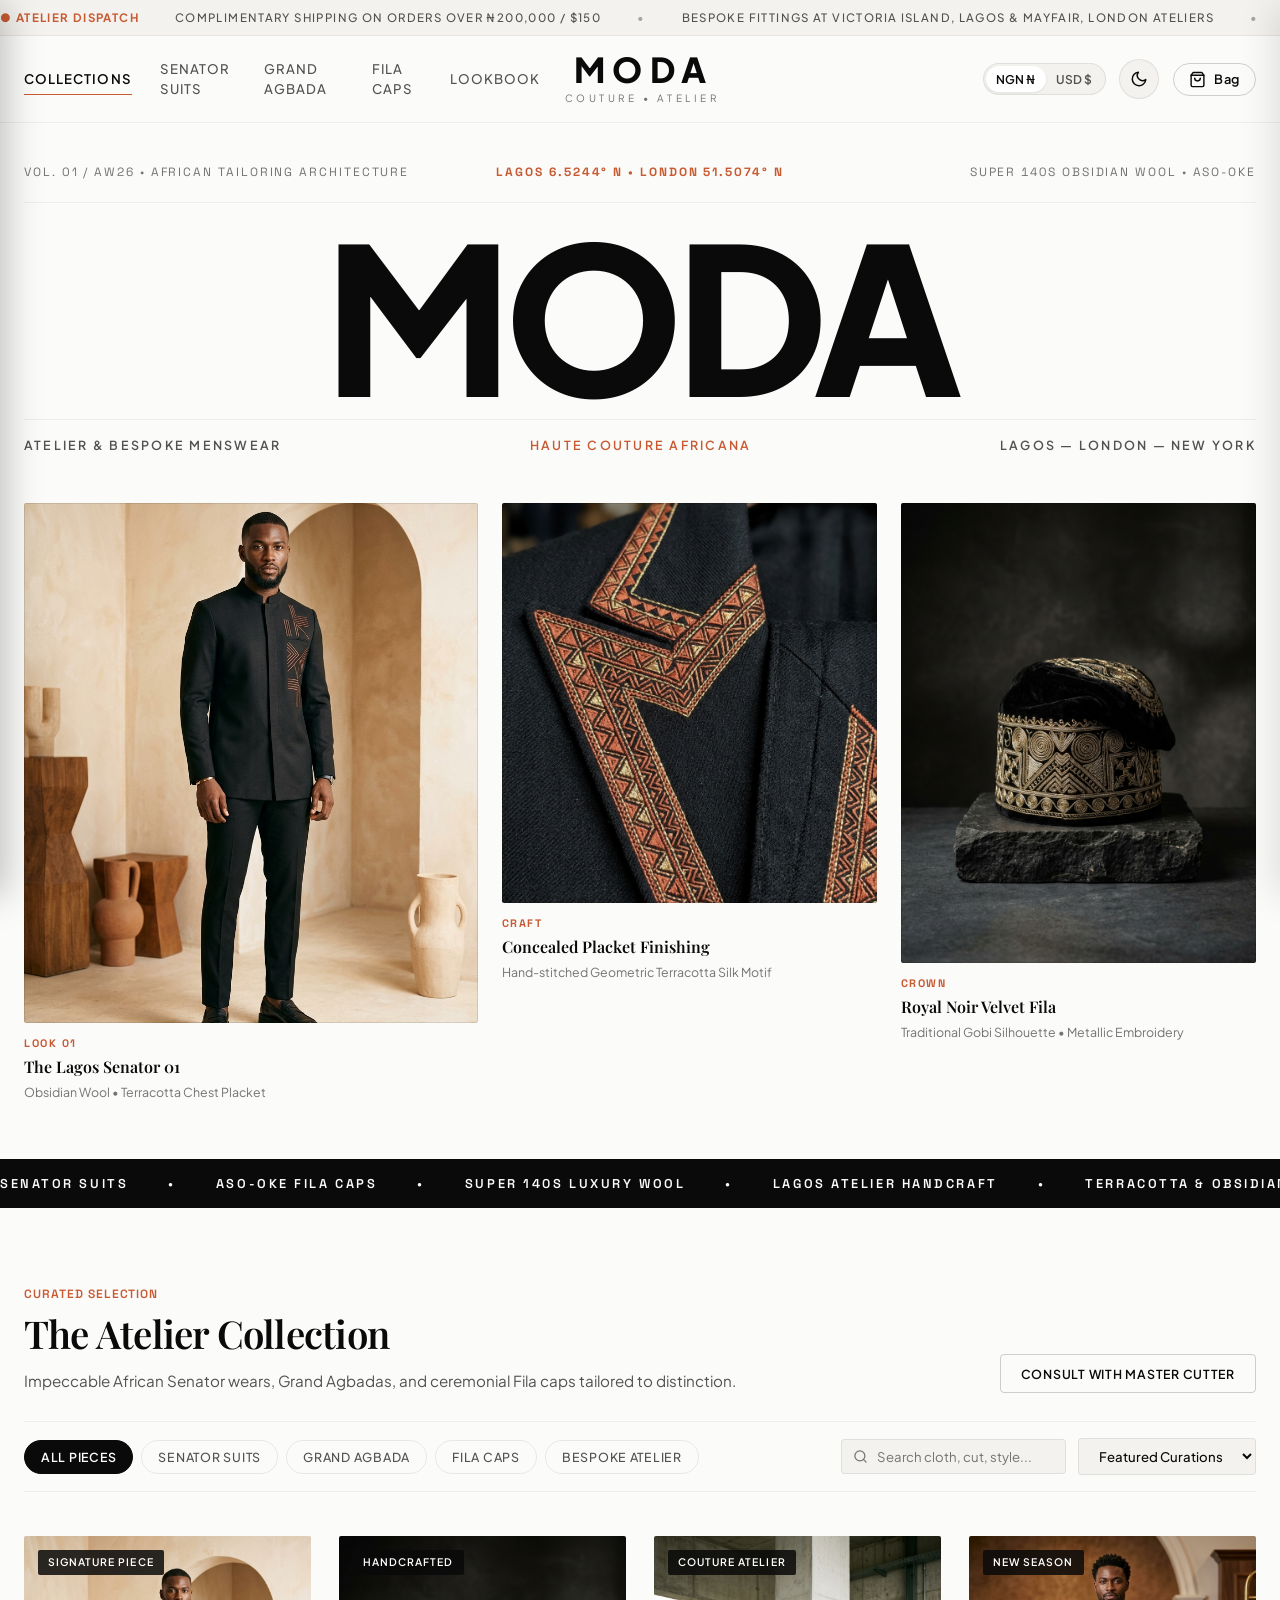
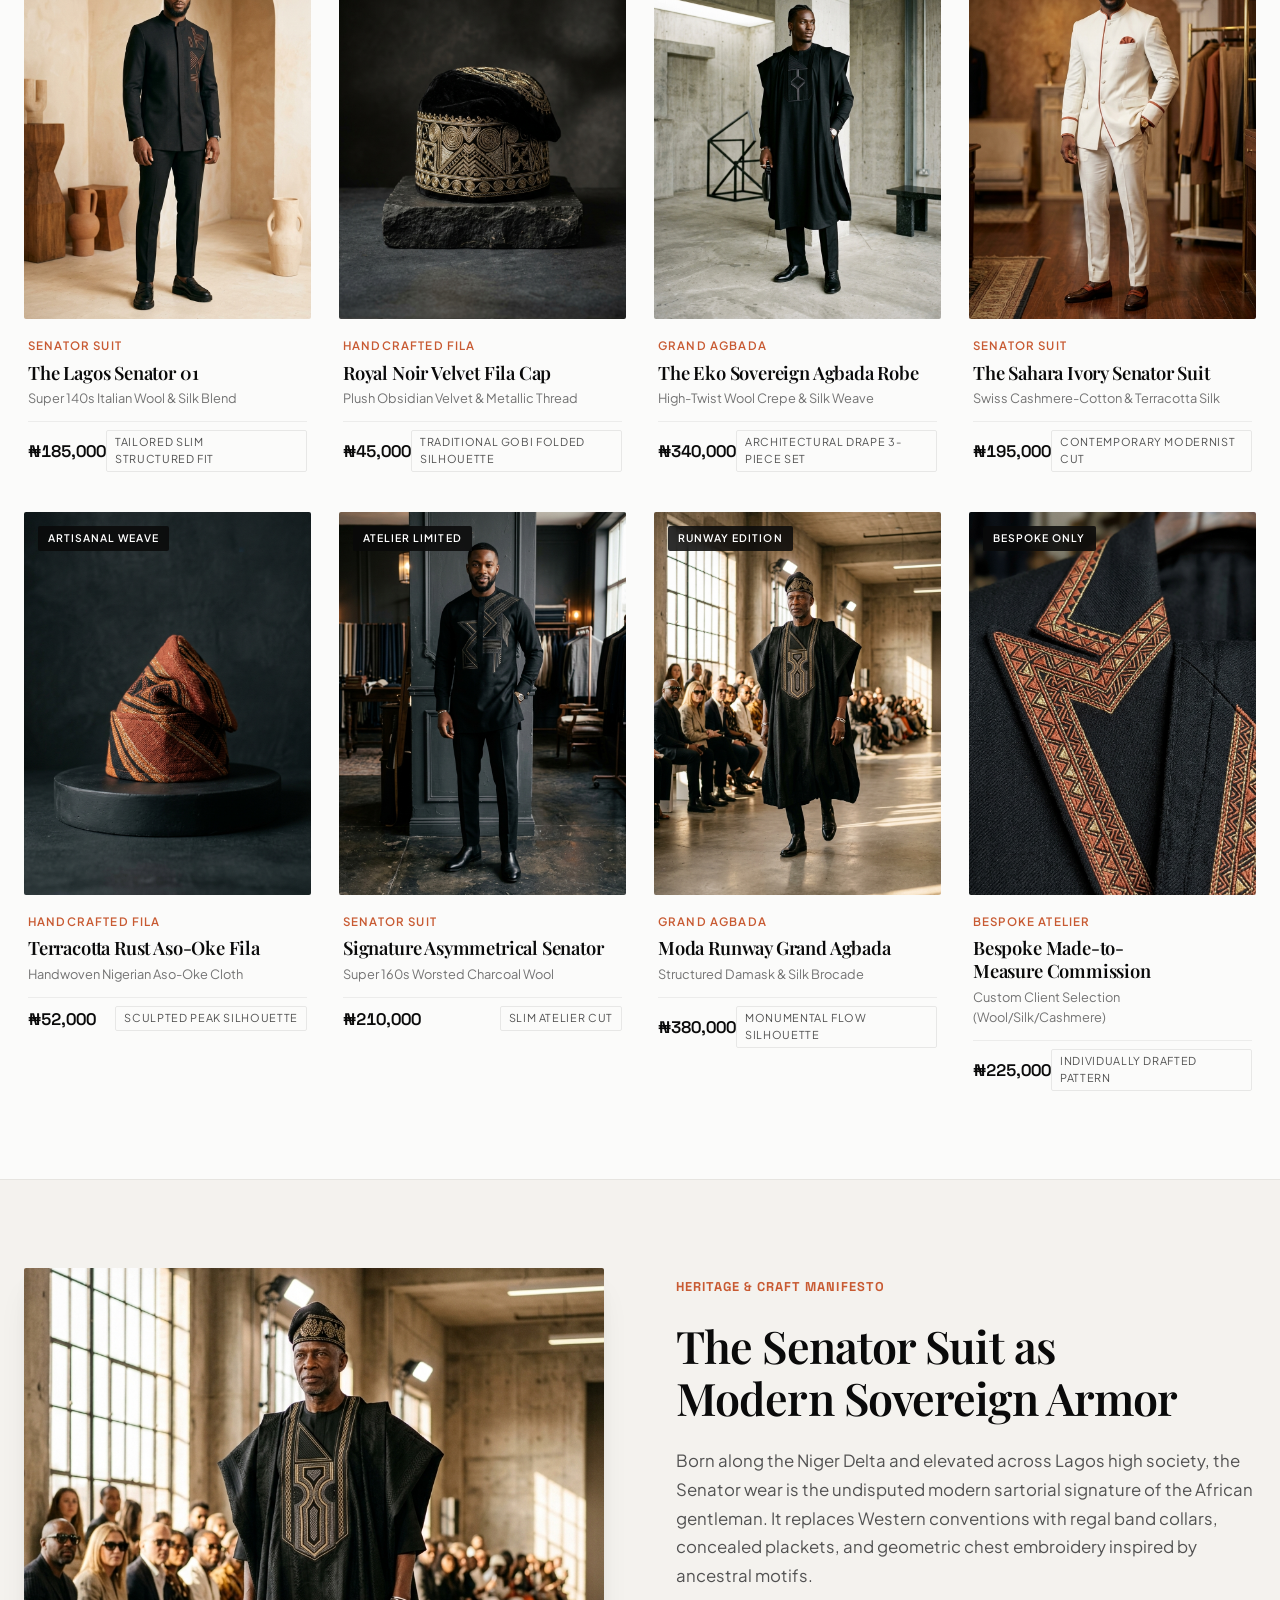
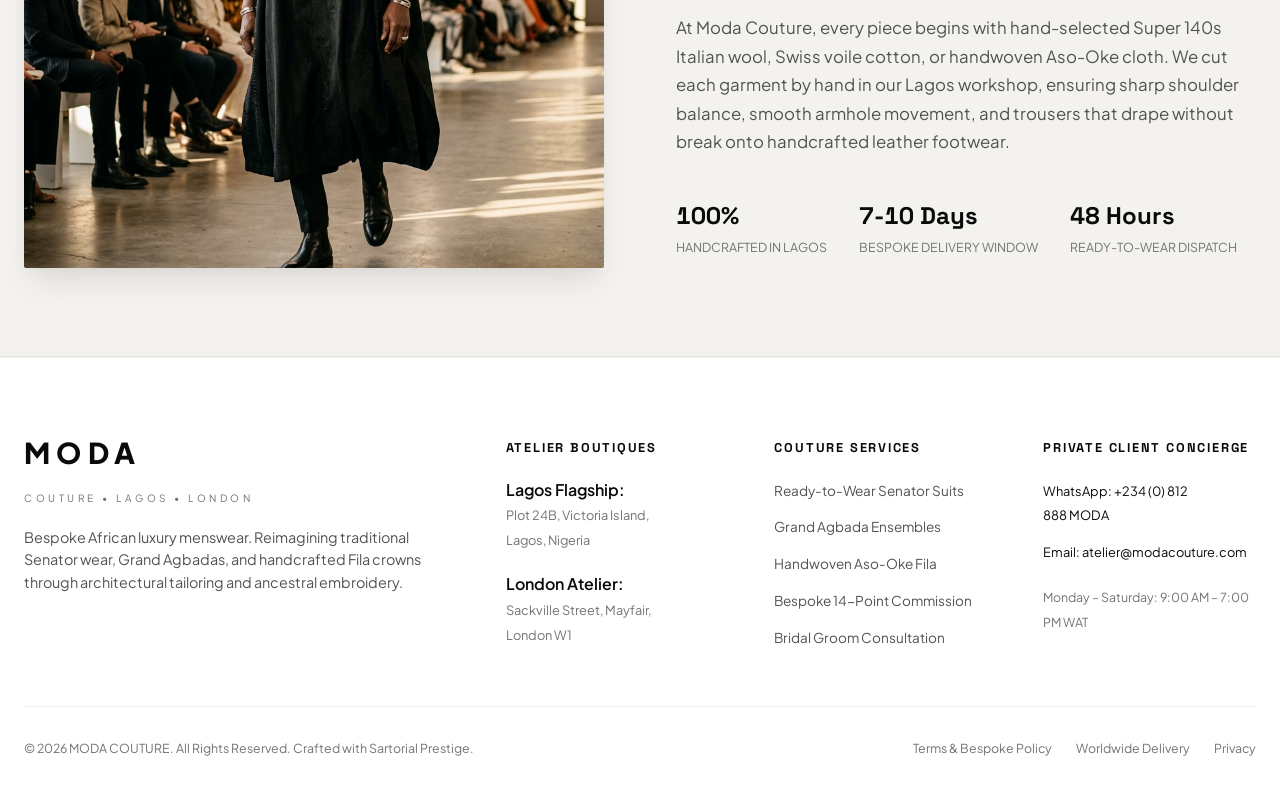
==== index.html @ 16861d0a "feat: initial commit of Moda Couture luxury menswear e-commerce storefront" ====
<!DOCTYPE html>
<html lang="en" data-theme="light">
<head>
  <meta charset="UTF-8" />
  <meta name="viewport" content="width=device-width, initial-scale=1.0, viewport-fit=cover" />
  <title>MODA COUTURE — Luxury African Senator Wears & Bespoke Menswear</title>
  <meta name="description" content="Moda Couture — Contemporary African luxury menswear atelier. Tailored Senator suits, Grand Agbada robes, and handcrafted Aso-Oke Fila caps. Lagos • London • Worldwide." />

  <meta http-equiv="Cache-Control" content="no-cache, no-store, must-revalidate" />
  <meta http-equiv="Pragma" content="no-cache" />
  <meta http-equiv="Expires" content="0" />

  <!-- Fonts Preconnect -->
  <link rel="preconnect" href="https://fonts.googleapis.com" />
  <link rel="preconnect" href="https://fonts.gstatic.com" crossorigin />
  <link href="https://fonts.googleapis.com/css2?family=Playfair+Display:ital,wght@0,400;0,600;0,700;1,400&family=Plus+Jakarta+Sans:wght@300;400;500;600;700;800&family=Space+Grotesk:wght@400;500;600;700&display=swap" rel="stylesheet" />

  <link rel="stylesheet" href="styles.css?v=2.4-font-cleanup" />

  <style>
    /* Direct High-Specificity Enforcement for Jakarta Sans ExtraBold */
    .hero-monumental-wordmark {
      font-family: 'Plus Jakarta Sans', system-ui, -apple-system, sans-serif !important;
      font-weight: 800 !important;
      letter-spacing: -0.04em !important;
    }
    .wordmark-logo {
      font-family: 'Plus Jakarta Sans', system-ui, -apple-system, sans-serif !important;
      font-weight: 800 !important;
      letter-spacing: 0.22em !important;
    }
    /* Universal Form Control Font Reset - Strictly Plus Jakarta Sans */
    button, input, select, textarea, optgroup, option {
      font-family: 'Plus Jakarta Sans', system-ui, -apple-system, BlinkMacSystemFont, sans-serif !important;
    }
    input::placeholder, textarea::placeholder {
      font-family: 'Plus Jakarta Sans', system-ui, -apple-system, BlinkMacSystemFont, sans-serif !important;
    }
    #catalogSearchInput, #catalogSortSelect {
      font-family: 'Plus Jakarta Sans', system-ui, -apple-system, BlinkMacSystemFont, sans-serif !important;
    }
  </style>
</head>
<body>

  <!-- Top Announcement Bar (Infinite Smooth Scrolling) -->
  <div class="announcement-bar" role="region" aria-label="Announcements">
    <div class="announcement-track">
      <div class="announcement-content">
        <span class="announcement-pill">● ATELIER DISPATCH</span>
        <span>COMPLIMENTARY SHIPPING ON ORDERS OVER ₦200,000 / $150</span>
        <span class="announcement-separator">•</span>
        <span>BESPOKE FITTINGS AT VICTORIA ISLAND, LAGOS & MAYFAIR, LONDON ATELIERS</span>
        <span class="announcement-separator">•</span>
        <span>NEW SEASON: THE OBSIDIAN & TERRACOTTA COLLECTION</span>
        <span class="announcement-separator">•</span>
        <span>HANDCRAFTED SENATOR SUITS & ASO-OKE FILA CAPS</span>
        <span class="announcement-separator">•</span>
      </div>
      <div class="announcement-content" aria-hidden="true">
        <span class="announcement-pill">● ATELIER DISPATCH</span>
        <span>COMPLIMENTARY SHIPPING ON ORDERS OVER ₦200,000 / $150</span>
        <span class="announcement-separator">•</span>
        <span>BESPOKE FITTINGS AT VICTORIA ISLAND, LAGOS & MAYFAIR, LONDON ATELIERS</span>
        <span class="announcement-separator">•</span>
        <span>NEW SEASON: THE OBSIDIAN & TERRACOTTA COLLECTION</span>
        <span class="announcement-separator">•</span>
        <span>HANDCRAFTED SENATOR SUITS & ASO-OKE FILA CAPS</span>
        <span class="announcement-separator">•</span>
      </div>
    </div>
  </div>

  <!-- Sticky Main Header -->
  <header class="main-header">
    <div class="header-container">
      <!-- Mobile Navigation Hamburger Toggle (<= 992px) -->
      <button id="mobileMenuBtn" class="mobile-menu-btn" aria-label="Open mobile navigation menu">
        <svg width="20" height="20" viewBox="0 0 24 24" fill="none" stroke="currentColor" stroke-width="2" stroke-linecap="round" stroke-linejoin="round">
          <line x1="3" y1="12" x2="21" y2="12"></line>
          <line x1="3" y1="6" x2="21" y2="6"></line>
          <line x1="3" y1="18" x2="21" y2="18"></line>
        </svg>
      </button>

      <!-- Desktop Navigation Links -->
      <nav class="nav-links" aria-label="Main Navigation">
        <a href="#catalogSection" class="nav-link active">Collections</a>
        <a href="#catalogSection" class="nav-link" data-cat="senator">Senator Suits</a>
        <a href="#catalogSection" class="nav-link" data-cat="agbada">Grand Agbada</a>
        <a href="#catalogSection" class="nav-link" data-cat="fila">Fila Caps</a>
        <a href="#editorialSection" class="nav-link">Lookbook</a>
      </nav>

      <!-- Wordmark Logo -->
      <a href="#" class="brand-wordmark" aria-label="Moda Couture Home">
        <span class="wordmark-logo">MODA</span>
        <span class="wordmark-subtitle">COUTURE • ATELIER</span>
      </a>

      <!-- Actions: Currency, Theme, Cart -->
      <div class="header-actions">
        <!-- Currency Switcher Toggle -->
        <div class="toggle-group" role="group" aria-label="Currency Selector">
          <button class="toggle-option currency-toggle-btn active" data-currency="NGN" aria-label="Nigerian Naira">
            <span class="currency-full">NGN </span>₦
          </button>
          <button class="toggle-option currency-toggle-btn" data-currency="USD" aria-label="US Dollar">
            <span class="currency-full">USD </span>$
          </button>
        </div>

        <!-- Theme Toggle (Outfit Inspired) -->
        <button id="themeToggleBtn" class="theme-toggle-btn" aria-label="Toggle light and dark theme">
          <svg id="moonIcon" width="18" height="18" viewBox="0 0 24 24" fill="none" stroke="currentColor" stroke-width="2" stroke-linecap="round" stroke-linejoin="round">
            <path d="M21 12.79A9 9 0 1 1 11.21 3 7 7 0 0 0 21 12.79z"></path>
          </svg>
          <svg id="sunIcon" width="18" height="18" viewBox="0 0 24 24" fill="none" stroke="currentColor" stroke-width="2" stroke-linecap="round" stroke-linejoin="round" style="display:none;">
            <circle cx="12" cy="12" r="5"></circle>
            <line x1="12" y1="1" x2="12" y2="3"></line>
            <line x1="12" y1="21" x2="12" y2="23"></line>
            <line x1="4.22" y1="4.22" x2="5.64" y2="5.64"></line>
            <line x1="18.36" y1="18.36" x2="19.78" y2="19.78"></line>
            <line x1="1" y1="12" x2="3" y2="12"></line>
            <line x1="21" y1="12" x2="23" y2="12"></line>
            <line x1="4.22" y1="19.78" x2="5.64" y2="18.36"></line>
            <line x1="18.36" y1="5.64" x2="19.78" y2="4.22"></line>
          </svg>
        </button>

        <!-- Cart Trigger Button -->
        <button id="cartTriggerBtn" class="cart-trigger-btn" aria-label="View shopping bag">
          <svg width="17" height="17" viewBox="0 0 24 24" fill="none" stroke="currentColor" stroke-width="2" stroke-linecap="round" stroke-linejoin="round">
            <path d="M6 2L3 6v14a2 2 0 0 0 2 2h14a2 2 0 0 0 2-2V6l-3-4z"></path>
            <line x1="3" y1="6" x2="21" y2="6"></line>
            <path d="M16 10a4 4 0 0 1-8 0"></path>
          </svg>
          <span class="cart-label">Bag</span>
          <span class="cart-badge" style="display:none;">0</span>
        </button>
      </div>
    </div>
  </header>

  <!-- MOBILE NAVIGATION DRAWER (Sliding with Emil Kowalski physics) -->
  <div id="mobileNavOverlay" class="mobile-nav-overlay" aria-hidden="true"></div>
  <aside id="mobileNavDrawer" class="mobile-nav-drawer" role="dialog" aria-modal="true" aria-label="Navigation Menu">
    <div class="mobile-nav-header">
      <div class="brand-wordmark" style="align-items: flex-start;">
        <span class="wordmark-logo" style="font-size: 1.6rem; letter-spacing: 0.22em;">MODA</span>
        <span class="wordmark-subtitle" style="font-size: 0.55rem; letter-spacing: 0.25em;">COUTURE • ATELIER</span>
      </div>
      <button id="mobileNavCloseBtn" class="btn-icon" aria-label="Close navigation menu">
        <svg width="18" height="18" viewBox="0 0 24 24" fill="none" stroke="currentColor" stroke-width="2" stroke-linecap="round" stroke-linejoin="round">
          <line x1="18" y1="6" x2="6" y2="18"></line>
          <line x1="6" y1="6" x2="18" y2="18"></line>
        </svg>
      </button>
    </div>

    <nav class="mobile-nav-links">
      <a href="#catalogSection" class="mobile-nav-item mobile-filter-link" data-category="all">
        <span>All Collections</span>
        <span style="font-size: 0.8rem; color: var(--terracotta);">→</span>
      </a>
      <a href="#catalogSection" class="mobile-nav-item mobile-filter-link" data-category="senator">
        <span>Senator Suits</span>
        <span style="font-size: 0.8rem; color: var(--terracotta);">→</span>
      </a>
      <a href="#catalogSection" class="mobile-nav-item mobile-filter-link" data-category="agbada">
        <span>Grand Agbada</span>
        <span style="font-size: 0.8rem; color: var(--terracotta);">→</span>
      </a>
      <a href="#catalogSection" class="mobile-nav-item mobile-filter-link" data-category="fila">
        <span>Handcrafted Fila</span>
        <span style="font-size: 0.8rem; color: var(--terracotta);">→</span>
      </a>
      <a href="#catalogSection" class="mobile-nav-item mobile-filter-link" data-category="bespoke">
        <span>Bespoke Atelier</span>
        <span style="font-size: 0.8rem; color: var(--terracotta);">→</span>
      </a>
      <a href="#editorialSection" class="mobile-nav-item">
        <span>Lookbook & Heritage</span>
        <span style="font-size: 0.8rem; color: var(--terracotta);">→</span>
      </a>
    </nav>

    <div class="mobile-nav-footer">
      <button id="mobileBookFittingBtn" class="btn-cta" style="width: 100%;">
        <span>Book Bespoke Fitting</span>
      </button>
      <div class="mobile-nav-info">
        <p><strong>Lagos Flagship:</strong> Victoria Island, Lagos</p>
        <p><strong>London Atelier:</strong> Mayfair, London W1</p>
        <p style="color: var(--terracotta); font-weight: 600; margin-top: 0.35rem;">WhatsApp: +234 (0) 812 888 MODA</p>
      </div>
    </div>
  </aside>

  <main>
    <!-- MONUMENTAL EDITORIAL HERO (Inspired by Outfit.hellohello.is) -->
    <section class="hero-editorial-section">
      <!-- Masthead Metadata -->
      <div class="hero-masthead-meta">
        <div class="masthead-left">VOL. 01 / AW26 • AFRICAN TAILORING ARCHITECTURE</div>
        <div class="masthead-center">LAGOS 6.5244° N • LONDON 51.5074° N</div>
        <div class="masthead-right tabular-nums">SUPER 140S OBSIDIAN WOOL • ASO-OKE</div>
      </div>

      <!-- Monumental MODA Bold Typography Headline -->
      <div class="hero-monumental-bar">
        <h1 class="hero-monumental-wordmark">MODA</h1>
        <div class="hero-title-subline">
          <span>ATELIER & BESPOKE MENSWEAR</span>
          <span style="color: var(--terracotta);">HAUTE COUTURE AFRICANA</span>
          <span>LAGOS — LONDON — NEW YORK</span>
        </div>
      </div>

      <!-- Editorial Triad Lookbook Grid (Outfit Inspired, No CTAs) -->
      <div class="hero-editorial-grid">
        <div class="hero-editorial-panel main-portrait">
          <div class="editorial-img-wrap">
            <img src="assets/images/senator_black.jpg" alt="The Lagos Senator 01 in Obsidian and Terracotta" />
          </div>
          <div class="panel-caption">
            <span class="caption-idx">LOOK 01</span>
            <span class="caption-name">The Lagos Senator 01</span>
            <span class="caption-detail">Obsidian Wool • Terracotta Chest Placket</span>
          </div>
        </div>

        <div class="hero-editorial-panel craft-macro">
          <div class="editorial-img-wrap">
            <img src="assets/images/senator_detail.jpg" alt="Atelier Needlework & Concealed Placket Craft" />
          </div>
          <div class="panel-caption">
            <span class="caption-idx">CRAFT</span>
            <span class="caption-name">Concealed Placket Finishing</span>
            <span class="caption-detail">Hand-stitched Geometric Terracotta Silk Motif</span>
          </div>
        </div>

        <div class="hero-editorial-panel still-crown">
          <div class="editorial-img-wrap">
            <img src="assets/images/fila_black.jpg" alt="Royal Noir Velvet Handcrafted Fila Cap" />
          </div>
          <div class="panel-caption">
            <span class="caption-idx">CROWN</span>
            <span class="caption-name">Royal Noir Velvet Fila</span>
            <span class="caption-detail">Traditional Gobi Silhouette • Metallic Embroidery</span>
          </div>
        </div>
      </div>
    </section>

    <!-- Marquee Runway Ticker (Outfit Inspired) -->
    <div class="marquee-strip" aria-hidden="true">
      <div class="marquee-content">
        <span>SENATOR SUITS</span>
        <span>•</span>
        <span>ASO-OKE FILA CAPS</span>
        <span>•</span>
        <span>SUPER 140S LUXURY WOOL</span>
        <span>•</span>
        <span>LAGOS ATELIER HANDCRAFT</span>
        <span>•</span>
        <span>TERRACOTTA & OBSIDIAN</span>
        <span>•</span>
        <span>CONCEALED PLACKETS</span>
        <span>•</span>
        <span>GRAND AGBADA ROBES</span>
        <span>•</span>
        <span>BESPOKE CUTTING</span>
        <span>•</span>
        <span>SENATOR SUITS</span>
        <span>•</span>
        <span>ASO-OKE FILA CAPS</span>
        <span>•</span>
        <span>SUPER 140S LUXURY WOOL</span>
        <span>•</span>
        <span>LAGOS ATELIER HANDCRAFT</span>
      </div>
    </div>

    <!-- PRODUCT CATALOG (Inspired by Adina Buzatu) -->
    <section id="catalogSection" class="catalog-section">
      <div class="catalog-header">
        <div class="catalog-header-top">
          <div class="catalog-title-group">
            <span class="mono-tag" style="font-size: 0.75rem; color: var(--terracotta); font-weight: 600;">CURATED SELECTION</span>
            <h2>The Atelier Collection</h2>
            <p>Impeccable African Senator wears, Grand Agbadas, and ceremonial Fila caps tailored to distinction.</p>
          </div>
          <button id="bookFittingBtn" class="btn-secondary" style="font-size: 0.775rem; padding: 0.65rem 1.25rem;">
            <span>Consult With Master Cutter</span>
          </button>
        </div>

        <div class="catalog-controls">
          <!-- Category Filter Pills -->
          <div class="filter-categories" role="tablist">
            <button class="filter-pill active" data-category="all">All Pieces</button>
            <button class="filter-pill" data-category="senator">Senator Suits</button>
            <button class="filter-pill" data-category="agbada">Grand Agbada</button>
            <button class="filter-pill" data-category="fila">Fila Caps</button>
            <button class="filter-pill" data-category="bespoke">Bespoke Atelier</button>
          </div>

          <!-- Sort and Search -->
          <div class="catalog-sort-search">
            <div class="search-input-wrap">
              <svg width="15" height="15" viewBox="0 0 24 24" fill="none" stroke="currentColor" stroke-width="2" stroke-linecap="round" stroke-linejoin="round">
                <circle cx="11" cy="11" r="8"></circle>
                <line x1="21" y1="21" x2="16.65" y2="16.65"></line>
              </svg>
              <input id="catalogSearchInput" type="text" placeholder="Search cloth, cut, style..." aria-label="Search collection" />
            </div>

            <select id="catalogSortSelect" class="sort-select" aria-label="Sort products">
              <option value="featured">Featured Curations</option>
              <option value="price-asc">Price: Low to High</option>
              <option value="price-desc">Price: High to Low</option>
            </select>
          </div>
        </div>
      </div>

      <!-- Minimal Product Grid -->
      <div id="productGrid" class="product-grid" aria-live="polite">
        <!-- Rendered dynamically by app.js -->
      </div>
    </section>

    <!-- LOOKBOOK & HERITAGE EDITORIAL SECTION -->
    <section id="editorialSection" class="editorial-section">
      <div class="editorial-container">
        <div class="editorial-image-frame">
          <img src="assets/images/agbada_runway.jpg" alt="Moda Couture Runway Editorial" />
        </div>
        <div class="editorial-text-col">
          <span class="mono-tag" style="color: var(--terracotta); font-weight: 700; font-size: 0.8rem;">HERITAGE & CRAFT MANIFESTO</span>
          <h2>The Senator Suit as Modern Sovereign Armor</h2>
          <p>
            Born along the Niger Delta and elevated across Lagos high society, the Senator wear is the undisputed modern sartorial signature of the African gentleman. It replaces Western conventions with regal band collars, concealed plackets, and geometric chest embroidery inspired by ancestral motifs.
          </p>
          <p>
            At Moda Couture, every piece begins with hand-selected Super 140s Italian wool, Swiss voile cotton, or handwoven Aso-Oke cloth. We cut each garment by hand in our Lagos workshop, ensuring sharp shoulder balance, smooth armhole movement, and trousers that drape without break onto handcrafted leather footwear.
          </p>

          <div style="display: flex; gap: 2rem; margin-top: 1rem;">
            <div>
              <strong style="font-family: 'Space Grotesk', sans-serif; font-size: 1.5rem; display: block;" class="tabular-nums">100%</strong>
              <span style="font-size: 0.775rem; color: var(--text-muted); text-transform: uppercase;">Handcrafted In Lagos</span>
            </div>
            <div>
              <strong style="font-family: 'Space Grotesk', sans-serif; font-size: 1.5rem; display: block;" class="tabular-nums">7-10 Days</strong>
              <span style="font-size: 0.775rem; color: var(--text-muted); text-transform: uppercase;">Bespoke Delivery Window</span>
            </div>
            <div>
              <strong style="font-family: 'Space Grotesk', sans-serif; font-size: 1.5rem; display: block;" class="tabular-nums">48 Hours</strong>
              <span style="font-size: 0.775rem; color: var(--text-muted); text-transform: uppercase;">Ready-To-Wear Dispatch</span>
            </div>
          </div>
        </div>
      </div>
    </section>
  </main>

  <!-- PRODUCT DETAIL MODAL (PDP) — Outfit.hellohello.is inspired smooth transition -->
  <div id="pdpOverlay" class="pdp-overlay" role="dialog" aria-modal="true" aria-labelledby="pdpTitle">
    <div class="pdp-modal">
      <button id="pdpCloseBtn" class="pdp-close-btn" aria-label="Close product view">
        <svg width="20" height="20" viewBox="0 0 24 24" fill="none" stroke="currentColor" stroke-width="2" stroke-linecap="round" stroke-linejoin="round">
          <line x1="18" y1="6" x2="6" y2="18"></line>
          <line x1="6" y1="6" x2="18" y2="18"></line>
        </svg>
      </button>

      <!-- PDP Gallery -->
      <div class="pdp-gallery">
        <div class="pdp-main-image-wrap">
          <img id="pdpMainImage" src="" alt="Product View" />
        </div>
        <div id="pdpThumbs" class="pdp-thumbnails">
          <!-- Thumbnails injected via JS -->
        </div>
      </div>

      <!-- PDP Details Scroll -->
      <div class="pdp-details-scroll">
        <div class="pdp-header-meta">
          <span id="pdpCategory" class="pdp-category-tag">Senator Suit • Atelier Collection</span>
          <h2 id="pdpTitle" class="pdp-title">The Lagos Senator 01</h2>
          <div class="pdp-price-tag tabular-nums" id="pdpPrice">₦185,000</div>
          <span class="pdp-tax-note">Taxes and worldwide duties calculated at checkout</span>
        </div>

        <p id="pdpDesc" class="pdp-description">
          Exquisite tailored African Senator suit with geometric terracotta chest embroidery.
        </p>

        <!-- Tailoring Specification Box -->
        <div class="pdp-specs-box">
          <div class="pdp-spec-item">
            <span class="pdp-spec-label">Cloth & Weave</span>
            <span id="pdpFabric" class="pdp-spec-val">Super 140s Italian Wool</span>
          </div>
          <div class="pdp-spec-item">
            <span class="pdp-spec-label">Cut & Silhouette</span>
            <span id="pdpCut" class="pdp-spec-val">Structured Modern Tailoring</span>
          </div>
          <div class="pdp-spec-item">
            <span class="pdp-spec-label">Atelier Origin</span>
            <span class="pdp-spec-val">Victoria Island, Lagos</span>
          </div>
          <div class="pdp-spec-item">
            <span class="pdp-spec-label">Placket Finishing</span>
            <span class="pdp-spec-val">Concealed Mother-of-Pearl</span>
          </div>
        </div>

        <!-- Size Selector -->
        <div class="pdp-size-section">
          <div class="pdp-size-header">
            <span class="pdp-size-title">Select Sizing (UK / US / Nigeria)</span>
            <button class="pdp-size-guide-btn" onclick="alert('Moda Sizing Guide:\n38R: Chest 38-40in | Waist 32in\n40R: Chest 40-42in | Waist 34in\n42R: Chest 42-44in | Waist 36in\n44L: Chest 44-46in | Waist 38in\nFila Caps: 56cm - 62cm head circumference')">
              Fit & Sizing Guide
            </button>
          </div>
          <div id="pdpSizesList" class="size-pill-grid">
            <!-- Injected via JS -->
          </div>
        </div>

        <!-- Bespoke Made-to-Measure Card -->
        <label class="bespoke-toggle-card">
          <input type="checkbox" id="pdpBespokeCheck" />
          <div class="bespoke-card-text">
            <span class="bespoke-card-title">✨ Require Custom Made-to-Measure?</span>
            <span class="bespoke-card-desc">Check this box to have our master tailor cut this piece strictly to your personalized dimensions. We will contact you immediately upon order confirmation.</span>
            <span id="bespokeSelectedNote" style="display:none; color: var(--terracotta); font-weight: 600; font-size: 0.75rem; margin-top: 0.25rem;">
              ✓ Bespoke tailoring option selected (Complimentary)
            </span>
          </div>
        </label>

        <!-- Tailoring Points -->
        <div style="border-top: 1px solid var(--divider); padding-top: 1rem;">
          <h4 style="font-size: 0.8rem; letter-spacing: 0.08em; text-transform: uppercase; margin-bottom: 0.65rem;">
            Atelier Specifications
          </h4>
          <ul id="pdpDetailsList" style="list-style: none; display: flex; flex-direction: column; gap: 0.4rem;">
            <!-- Injected via JS -->
          </ul>
        </div>

        <!-- Action CTAs -->
        <div class="pdp-actions-row">
          <button id="pdpAddToBagBtn" class="btn-cta">
            <svg width="18" height="18" viewBox="0 0 24 24" fill="none" stroke="currentColor" stroke-width="2" stroke-linecap="round" stroke-linejoin="round">
              <path d="M6 2L3 6v14a2 2 0 0 0 2 2h14a2 2 0 0 0 2-2V6l-3-4z"></path>
              <line x1="3" y1="6" x2="21" y2="6"></line>
              <path d="M16 10a4 4 0 0 1-8 0"></path>
            </svg>
            <span>Add to Bag</span>
          </button>
        </div>
      </div>
    </div>
  </div>

  <!-- SHOPPING BAG / CART DRAWER (Slide-over with Emil Kowalski physics) -->
  <div id="cartOverlay" class="cart-overlay" aria-hidden="true"></div>
  <aside id="cartDrawer" class="cart-drawer" role="dialog" aria-modal="true" aria-label="Shopping Bag">
    <div class="cart-header">
      <h3 class="cart-header-title">Shopping Bag</h3>
      <button id="cartCloseBtn" class="btn-icon" aria-label="Close bag">
        <svg width="18" height="18" viewBox="0 0 24 24" fill="none" stroke="currentColor" stroke-width="2" stroke-linecap="round" stroke-linejoin="round">
          <line x1="18" y1="6" x2="6" y2="18"></line>
          <line x1="6" y1="6" x2="18" y2="18"></line>
        </svg>
      </button>
    </div>

    <!-- Free Shipping Progress -->
    <div class="cart-shipping-meter">
      <div id="cartMeterText" class="meter-text">
        Complimentary shipping applies on orders over ₦200,000 / $150
      </div>
      <div class="meter-bar-track">
        <div id="cartMeterFill" class="meter-bar-fill" style="width: 0%;"></div>
      </div>
    </div>

    <!-- Items List -->
    <div id="cartItemsList" class="cart-items-list">
      <!-- Injected via JS -->
    </div>

    <!-- Footer Summary & Checkout -->
    <div class="cart-footer">
      <div class="cart-summary-row">
        <span>Atelier Subtotal</span>
        <span id="cartSubtotal" class="tabular-nums">₦0</span>
      </div>
      <div class="cart-summary-row">
        <span>Estimated Duties & Shipping</span>
        <span style="color: var(--terracotta); font-weight: 600;">Complimentary</span>
      </div>
      <div class="cart-total-row">
        <span>Total Order</span>
        <span id="cartTotal" class="tabular-nums">₦0</span>
      </div>

      <button id="cartCheckoutBtn" class="btn-cta" style="width: 100%;">
        <span>Proceed to Secure Checkout</span>
      </button>
    </div>
  </aside>

  <!-- CHECKOUT MODAL -->
  <div id="checkoutOverlay" class="checkout-modal-overlay" role="dialog" aria-modal="true" aria-labelledby="checkoutTitle">
    <div class="checkout-card">
      <div style="display: flex; justify-content: space-between; align-items: center; margin-bottom: 1.5rem;">
        <div>
          <span class="mono-tag" style="color: var(--terracotta); font-size: 0.72rem; font-weight: 600;">MODA ATELIER CHECKOUT</span>
          <h2 id="checkoutTitle" style="font-size: 1.6rem;">Order Dispatch Details</h2>
        </div>
        <button id="checkoutCloseBtn" class="btn-icon" aria-label="Close checkout">
          <svg width="18" height="18" viewBox="0 0 24 24" fill="none" stroke="currentColor" stroke-width="2" stroke-linecap="round" stroke-linejoin="round">
            <line x1="18" y1="6" x2="6" y2="18"></line>
            <line x1="6" y1="6" x2="18" y2="6"></line>
          </svg>
        </button>
      </div>

      <form id="checkoutForm">
        <div class="form-group-grid">
          <div class="form-field">
            <label for="checkoutName">Full Name</label>
            <input type="text" id="checkoutName" required placeholder="Dr. Adewale Balogun" />
          </div>
          <div class="form-field">
            <label for="checkoutEmail">Email Address</label>
            <input type="email" id="checkoutEmail" required placeholder="adewale@example.com" />
          </div>
        </div>

        <div class="form-group-grid">
          <div class="form-field">
            <label for="checkoutPhone">Phone Number / WhatsApp</label>
            <input type="tel" id="checkoutPhone" required placeholder="+234 803 000 0000" />
          </div>
          <div class="form-field">
            <label for="checkoutCountry">Delivery Country</label>
            <select id="checkoutCountry" required>
              <option value="NG">Nigeria (Nationwide Express)</option>
              <option value="UK">United Kingdom (DHL Express 3-Day)</option>
              <option value="US">United States & Canada</option>
              <option value="GH">Ghana</option>
              <option value="OTHER">Other International Destination</option>
            </select>
          </div>
        </div>

        <div class="form-field">
          <label for="checkoutAddress">Delivery Address</label>
          <input type="text" id="checkoutAddress" required placeholder="Plot 14, Admiralty Way, Lekki Phase 1, Lagos" />
        </div>

        <div class="form-field">
          <label for="checkoutNotes">Tailoring & Fit Instructions (Optional)</label>
          <textarea id="checkoutNotes" rows="2" placeholder="e.g. Please hem trousers to 41 inches, sleeve length 25.5 inches..."></textarea>
        </div>

        <div style="background-color: var(--bg-secondary); border-radius: 4px; padding: 1.15rem; margin-bottom: 1.5rem; border: 1px solid var(--border-subtle);">
          <div style="display: flex; justify-content: space-between; align-items: center; margin-bottom: 0.5rem;">
            <span style="font-size: 0.825rem; font-weight: 600;">Payment Gateway:</span>
            <span style="font-size: 0.775rem; color: var(--terracotta); font-weight: 700;">Paystack / Flutterwave / Cards</span>
          </div>
          <p style="font-size: 0.775rem; color: var(--text-secondary);">
            Supports Nigerian Naira cards, Bank Transfers, USSD, Apple Pay, Visa, and Mastercard globally.
          </p>
          <div style="margin-top: 0.75rem; font-size: 0.95rem; font-weight: 700; display: flex; justify-content: space-between;">
            <span>Amount Due:</span>
            <span id="checkoutSummaryPrice" class="tabular-nums" style="color: var(--text-primary);">₦0</span>
          </div>
        </div>

        <button type="submit" class="btn-cta" style="width: 100%;">
          <span>Confirm & Complete Order</span>
        </button>
      </form>
    </div>
  </div>

  <!-- ORDER CONFIRMATION MODAL -->
  <div id="orderConfirmationOverlay" class="checkout-modal-overlay" role="dialog" aria-modal="true">
    <div class="checkout-card" style="text-align: center; max-width: 520px;">
      <div style="width: 54px; height: 54px; border-radius: 9999px; background-color: var(--terracotta-subtle); color: var(--terracotta); display: flex; align-items: center; justify-content: center; margin: 0 auto 1.25rem;">
        <svg width="28" height="28" viewBox="0 0 24 24" fill="none" stroke="currentColor" stroke-width="2.5" stroke-linecap="round" stroke-linejoin="round">
          <polyline points="20 6 9 17 4 12"></polyline>
        </svg>
      </div>

      <span class="mono-tag" style="color: var(--terracotta); font-size: 0.72rem; font-weight: 700;">COMMISSION RECORDED</span>
      <h2 style="font-size: 1.85rem; margin: 0.35rem 0 0.85rem;">Thank You, <span id="confirmPatronName">Patron</span>.</h2>
      <p style="font-size: 0.9rem; color: var(--text-secondary); line-height: 1.6; margin-bottom: 1.5rem;">
        Your order has been logged into the Moda Couture Atelier cutting room. An order receipt and tailor dispatch notification have been dispatched to your email.
      </p>

      <div style="background-color: var(--bg-secondary); padding: 1rem; border-radius: 4px; border: 1px solid var(--border-subtle); margin-bottom: 1.5rem;">
        <span style="font-size: 0.75rem; color: var(--text-muted); text-transform: uppercase; letter-spacing: 0.08em;">Atelier Reference ID</span>
        <div id="confirmOrderNumber" class="tabular-nums" style="font-family: 'Space Grotesk', sans-serif; font-size: 1.35rem; font-weight: 700; color: var(--terracotta); margin-top: 0.25rem;">MODA-2026-881924</div>
      </div>

      <button id="orderConfirmCloseBtn" class="btn-cta" style="width: 100%;">
        <span>Return to Atelier Showcase</span>
      </button>
    </div>
  </div>

  <!-- BESPOKE TAILORING CONSULTATION MODAL -->
  <div id="consultationOverlay" class="checkout-modal-overlay" role="dialog" aria-modal="true">
    <div class="checkout-card">
      <div style="display: flex; justify-content: space-between; align-items: center; margin-bottom: 1.5rem;">
        <div>
          <span class="mono-tag" style="color: var(--terracotta); font-size: 0.72rem; font-weight: 600;">PRIVATE ATELIER APPOINTMENT</span>
          <h2 style="font-size: 1.6rem;">Book a Tailoring Consultation</h2>
        </div>
        <button id="consultationCloseBtn" class="btn-icon" aria-label="Close consultation">
          <svg width="18" height="18" viewBox="0 0 24 24" fill="none" stroke="currentColor" stroke-width="2" stroke-linecap="round" stroke-linejoin="round">
            <line x1="18" y1="6" x2="6" y2="18"></line>
            <line x1="6" y1="6" x2="18" y2="18"></line>
          </svg>
        </button>
      </div>

      <form id="consultationForm" class="consultation-form-wrap">
        <div class="form-field">
          <label for="consName">Full Name</label>
          <input type="text" id="consName" required placeholder="Prince Adeyemi" />
        </div>

        <div class="form-field">
          <label for="consPhone">WhatsApp / Mobile</label>
          <input type="tel" id="consPhone" required placeholder="+234 802 000 0000" />
        </div>

        <div class="form-field">
          <label for="consLocation">Consultation Type</label>
          <select id="consLocation" required>
            <option value="lagos">Victoria Island Flagship (In-person Fitting)</option>
            <option value="london">Mayfair London Showroom (By Appointment)</option>
            <option value="virtual">Virtual Master Tailor Video Fitting (Worldwide)</option>
          </select>
        </div>

        <div class="form-field">
          <label for="consOccasion">Occasion / Garment Type</label>
          <select id="consOccasion" required>
            <option value="wedding">Traditional Wedding (Groom / Aso-Ebi Set)</option>
            <option value="senator">Executive Senator Suit Wardrobe</option>
            <option value="agbada">Ceremonial 3-Piece Grand Agbada</option>
            <option value="fila">Custom Handwoven Fila Cap Order</option>
          </select>
        </div>

        <div class="form-field">
          <label for="consNotes">Special Requests / Preferred Date</label>
          <textarea id="consNotes" rows="2" placeholder="Tell us about your event timeline, fabric preferences, or measurements..."></textarea>
        </div>

        <button type="submit" class="btn-cta" style="width: 100%;">
          <span>Reserve Atelier Consultation</span>
        </button>
      </form>
    </div>
  </div>

  <!-- Toast Notification Container -->
  <div id="toastContainer" class="toast-container" aria-live="polite"></div>

  <!-- FOOTER -->
  <footer class="main-footer">
    <div class="footer-container">
      <div class="footer-brand-col">
        <div class="wordmark-logo" style="font-size: 1.8rem; text-align: left;">MODA</div>
        <span class="wordmark-subtitle" style="text-align: left; margin-left: 0;">COUTURE • LAGOS • LONDON</span>
        <p>
          Bespoke African luxury menswear. Reimagining traditional Senator wear, Grand Agbadas, and handcrafted Fila crowns through architectural tailoring and ancestral embroidery.
        </p>
      </div>

      <div class="footer-col">
        <h4>Atelier Boutiques</h4>
        <ul>
          <li><span style="color: var(--text-primary); font-weight: 600;">Lagos Flagship:</span><br /><span style="font-size: 0.8rem; color: var(--text-muted);">Plot 24B, Victoria Island, Lagos, Nigeria</span></li>
          <li style="margin-top: 0.5rem;"><span style="color: var(--text-primary); font-weight: 600;">London Atelier:</span><br /><span style="font-size: 0.8rem; color: var(--text-muted);">Sackville Street, Mayfair, London W1</span></li>
        </ul>
      </div>

      <div class="footer-col">
        <h4>Couture Services</h4>
        <ul>
          <li><a href="#catalogSection">Ready-to-Wear Senator Suits</a></li>
          <li><a href="#catalogSection">Grand Agbada Ensembles</a></li>
          <li><a href="#catalogSection">Handwoven Aso-Oke Fila</a></li>
          <li><a href="javascript:void(0)" onclick="document.getElementById('consultationOverlay').classList.add('open')">Bespoke 14-Point Commission</a></li>
          <li><a href="javascript:void(0)" onclick="document.getElementById('consultationOverlay').classList.add('open')">Bridal Groom Consultation</a></li>
        </ul>
      </div>

      <div class="footer-col">
        <h4>Private Client Concierge</h4>
        <ul>
          <li><span style="font-size: 0.8rem;">WhatsApp: +234 (0) 812 888 MODA</span></li>
          <li><span style="font-size: 0.8rem;">Email: atelier@modacouture.com</span></li>
          <li style="margin-top: 0.5rem;"><span style="font-size: 0.775rem; color: var(--text-muted);">Monday – Saturday: 9:00 AM – 7:00 PM WAT</span></li>
        </ul>
      </div>
    </div>

    <div class="footer-bottom">
      <div>© 2026 MODA COUTURE. All Rights Reserved. Crafted with Sartorial Prestige.</div>
      <div style="display: flex; gap: 1.5rem;">
        <a href="#catalogSection" style="color: var(--text-muted);">Terms & Bespoke Policy</a>
        <a href="#catalogSection" style="color: var(--text-muted);">Worldwide Delivery</a>
        <a href="#catalogSection" style="color: var(--text-muted);">Privacy</a>
      </div>
    </div>
  </footer>

  <script src="app.js"></script>
</body>
</html>
---- styles.css ----
/* ==========================================================================
   MODA COUTURE — Luxury African Menswear & Bespoke Atelier
   Design Engineering Standards: Emil Kowalski & Jakub Krehel Craft Principles
   ========================================================================== */

@import url('https://fonts.googleapis.com/css2?family=Plus+Jakarta+Sans:wght@300;400;500;600;700;800&family=Playfair+Display:ital,wght@0,400;0,600;0,700;1,400&family=Space+Grotesk:wght@400;500;600;700&display=swap');

:root {
  /* Motion Tokens (Emil Kowalski calibrated physics) */
  --ease-out: cubic-bezier(0.23, 1, 0.32, 1);
  --ease-in-out: cubic-bezier(0.77, 0, 0.175, 1);
  --ease-drawer: cubic-bezier(0.32, 0.72, 0, 1);
  --duration-press: 160ms;
  --duration-hover: 180ms;
  --duration-overlay: 240ms;
  --duration-drawer: 280ms;

  /* Terracotta CTA Accent (Brand signature interaction) */
  --terracotta: #c85a32;
  --terracotta-hover: #b84c26;
  --terracotta-active: #a13d19;
  --terracotta-subtle: rgba(200, 90, 50, 0.12);
  --terracotta-glow: rgba(200, 90, 50, 0.25);

  /* Light Theme Palette (Crisp editorial atelier paper & noir) */
  --bg-primary: #fbfbfa;
  --bg-secondary: #f4f2ee;
  --bg-tertiary: #ebe7e0;
  --bg-surface: #ffffff;
  --bg-surface-elevated: #ffffff;
  --text-primary: #0a0a0a;
  --text-secondary: #525252;
  --text-muted: #737373;
  --border-subtle: rgba(0, 0, 0, 0.08);
  --border-strong: rgba(0, 0, 0, 0.18);
  --divider: rgba(0, 0, 0, 0.06);
  --img-outline: rgba(0, 0, 0, 0.10);
  --overlay-bg: rgba(10, 10, 10, 0.65);
  --card-shadow: 0 4px 20px -4px rgba(0, 0, 0, 0.05), 0 2px 6px -2px rgba(0, 0, 0, 0.03);
  --card-hover-shadow: 0 20px 32px -8px rgba(0, 0, 0, 0.09), 0 8px 16px -4px rgba(0, 0, 0, 0.04);
  --drawer-shadow: -10px 0 35px -5px rgba(0, 0, 0, 0.12);
  --badge-bg: #0a0a0a;
  --badge-text: #ffffff;
}

[data-theme="dark"] {
  /* Dark Theme Palette (Deep luxury noir & silver) */
  --bg-primary: #070707;
  --bg-secondary: #111111;
  --bg-tertiary: #191919;
  --bg-surface: #121212;
  --bg-surface-elevated: #1a1a1a;
  --text-primary: #f5f5f4;
  --text-secondary: #a8a29e;
  --text-muted: #78716c;
  --border-subtle: rgba(255, 255, 255, 0.09);
  --border-strong: rgba(255, 255, 255, 0.22);
  --divider: rgba(255, 255, 255, 0.07);
  --img-outline: rgba(255, 255, 255, 0.10);
  --overlay-bg: rgba(0, 0, 0, 0.85);
  --card-shadow: 0 4px 20px -4px rgba(0, 0, 0, 0.5), 0 2px 6px -2px rgba(0, 0, 0, 0.4);
  --card-hover-shadow: 0 20px 32px -8px rgba(0, 0, 0, 0.8), 0 8px 16px -4px rgba(0, 0, 0, 0.6);
  --drawer-shadow: -10px 0 40px -5px rgba(0, 0, 0, 0.8);
  --badge-bg: #f5f5f4;
  --badge-text: #0a0a0a;
}

/* Reset & Base Rules */
*, *::before, *::after {
  box-sizing: border-box;
  margin: 0;
  padding: 0;
}

html {
  -webkit-text-size-adjust: 100%;
  -webkit-tap-highlight-color: transparent;
  scroll-behavior: smooth;
  font-family: 'Plus Jakarta Sans', system-ui, -apple-system, BlinkMacSystemFont, sans-serif;
  color: var(--text-primary);
  background-color: var(--bg-primary);
  transition: background-color var(--duration-hover) var(--ease-out), color var(--duration-hover) var(--ease-out);
  overflow-x: hidden;
  max-width: 100vw;
  width: 100%;
}

body {
  font-family: 'Plus Jakarta Sans', system-ui, -apple-system, BlinkMacSystemFont, sans-serif;
  min-height: 100dvh;
  line-height: 1.55;
  overflow-x: hidden;
  max-width: 100vw;
  width: 100%;
  position: relative;
  background-color: var(--bg-primary);
}

/* Typography Standards (Jakub Krehel & Editorial Craft) */
h1, h2, h3, h4, h5, h6 {
  font-family: 'Playfair Display', Georgia, serif;
  font-weight: 600;
  letter-spacing: -0.02em;
  text-wrap: balance;
  color: var(--text-primary);
}

p, li, span, label {
  text-wrap: pretty;
}

.tabular-nums {
  font-variant-numeric: tabular-nums;
}

.mono-tag {
  font-family: 'Space Grotesk', monospace;
  letter-spacing: 0.08em;
  text-transform: uppercase;
}

/* Form Controls & Interactive Reset - Eliminates browser user-agent Arial fallback */
button, a, input, select, textarea, optgroup, option {
  touch-action: manipulation;
  font-family: 'Plus Jakarta Sans', system-ui, -apple-system, BlinkMacSystemFont, sans-serif;
  color: inherit;
}

button, a {
  cursor: pointer;
  text-decoration: none;
}

input::placeholder,
textarea::placeholder {
  font-family: 'Plus Jakarta Sans', system-ui, -apple-system, BlinkMacSystemFont, sans-serif;
  color: var(--text-muted);
}

button:focus-visible, a:focus-visible, input:focus-visible, select:focus-visible, textarea:focus-visible {
  outline: none;
  box-shadow: 0 0 0 2px var(--bg-primary), 0 0 0 4px var(--terracotta);
}

/* Base Interactive CTA (Brand Black -> Terracotta on Hover/Active) */
.btn-cta {
  display: inline-flex;
  align-items: center;
  justify-content: center;
  gap: 0.5rem;
  padding: 0.875rem 1.75rem;
  font-size: 0.875rem;
  font-weight: 600;
  letter-spacing: 0.06em;
  text-transform: uppercase;
  border-radius: 4px;
  background-color: var(--text-primary);
  color: var(--bg-primary);
  border: 1px solid var(--text-primary);
  transition: background-color var(--duration-hover) var(--ease-out),
              border-color var(--duration-hover) var(--ease-out),
              color var(--duration-hover) var(--ease-out),
              transform var(--duration-press) var(--ease-out),
              box-shadow var(--duration-hover) var(--ease-out);
  position: relative;
  overflow: hidden;
}

.btn-cta:hover {
  background-color: var(--terracotta);
  border-color: var(--terracotta);
  color: #ffffff;
  box-shadow: 0 4px 16px var(--terracotta-glow);
}

.btn-cta:active {
  background-color: var(--terracotta-active);
  border-color: var(--terracotta-active);
  transform: scale(0.96);
}

.btn-secondary {
  display: inline-flex;
  align-items: center;
  justify-content: center;
  gap: 0.5rem;
  padding: 0.875rem 1.75rem;
  font-size: 0.875rem;
  font-weight: 600;
  letter-spacing: 0.06em;
  text-transform: uppercase;
  border-radius: 4px;
  background-color: transparent;
  color: var(--text-primary);
  border: 1px solid var(--border-strong);
  transition: background-color var(--duration-hover) var(--ease-out),
              border-color var(--duration-hover) var(--ease-out),
              color var(--duration-hover) var(--ease-out),
              transform var(--duration-press) var(--ease-out);
}

.btn-secondary:hover {
  border-color: var(--terracotta);
  color: var(--terracotta);
  background-color: var(--terracotta-subtle);
}

.btn-secondary:active {
  transform: scale(0.96);
}

.btn-icon {
  display: inline-flex;
  align-items: center;
  justify-content: center;
  min-width: 44px;
  min-height: 44px;
  border-radius: 9999px;
  background: transparent;
  border: 1px solid var(--border-subtle);
  color: var(--text-primary);
  transition: background-color var(--duration-hover) var(--ease-out),
              border-color var(--duration-hover) var(--ease-out),
              color var(--duration-hover) var(--ease-out),
              transform var(--duration-press) var(--ease-out);
}

.btn-icon:hover {
  border-color: var(--terracotta);
  color: var(--terracotta);
  background-color: var(--terracotta-subtle);
}

.btn-icon:active {
  transform: scale(0.95);
}

/* Optical Alignment for Button with Icon */
.btn-with-icon {
  padding-left: 1.125rem;
  padding-right: 0.95rem; /* icon-side padding = text-side - 2px */
}

/* Image Edge Polish (Jakub Krehel rule) */
.product-img-wrapper {
  position: relative;
  overflow: hidden;
  border-radius: 2px;
  background-color: transparent !important;
}

.product-img-wrapper::after {
  content: '';
  position: absolute;
  inset: 0;
  border: 1px solid var(--img-outline);
  pointer-events: none;
  border-radius: inherit;
}

/* ==========================================================================
   HEADER & NAVIGATION
   ========================================================================== */

.announcement-bar {
  background-color: var(--bg-secondary);
  border-bottom: 1px solid var(--divider);
  padding: 0.55rem 0;
  width: 100%;
  max-width: 100vw;
  overflow: hidden;
  white-space: nowrap;
  display: flex;
  user-select: none;
  contain: paint;
}

.announcement-track {
  display: flex;
  width: max-content;
}

.announcement-content {
  display: inline-flex;
  align-items: center;
  gap: 2.25rem;
  padding-right: 2.25rem;
  white-space: nowrap;
  flex-shrink: 0;
  animation: announcement-marquee 30s linear infinite;
  font-size: 0.72rem;
  font-weight: 500;
  letter-spacing: 0.12em;
  text-transform: uppercase;
  color: var(--text-secondary);
}

.announcement-bar:hover .announcement-content {
  animation-play-state: paused;
}

@keyframes announcement-marquee {
  0% { transform: translateX(0); }
  100% { transform: translateX(-100%); }
}

.announcement-pill {
  display: inline-flex;
  align-items: center;
  gap: 0.4rem;
  color: var(--terracotta);
  font-weight: 700;
}

.announcement-separator {
  color: var(--text-muted);
  opacity: 0.6;
}

.main-header {
  position: sticky;
  top: 0;
  z-index: 50;
  background-color: var(--bg-primary);
  border-bottom: 1px solid var(--divider);
  transition: background-color var(--duration-hover) var(--ease-out), border-color var(--duration-hover) var(--ease-out);
  backdrop-filter: blur(12px);
  -webkit-backdrop-filter: blur(12px);
}

.header-container {
  max-width: 1520px;
  margin: 0 auto;
  padding: 1rem 1.5rem;
  display: grid;
  grid-template-columns: 1fr auto 1fr;
  align-items: center;
  gap: 1.5rem;
}

.nav-links {
  display: flex;
  align-items: center;
  gap: 1.75rem;
}

.nav-link {
  font-size: 0.825rem;
  font-weight: 500;
  letter-spacing: 0.08em;
  text-transform: uppercase;
  color: var(--text-secondary);
  position: relative;
  padding: 0.35rem 0;
  transition: color var(--duration-hover) var(--ease-out);
}

.nav-link::after {
  content: '';
  position: absolute;
  bottom: 0;
  left: 0;
  width: 0%;
  height: 1.5px;
  background-color: var(--terracotta);
  transition: width var(--duration-hover) var(--ease-out);
}

.nav-link:hover {
  color: var(--text-primary);
}

.nav-link:hover::after {
  width: 100%;
}

.nav-link.active {
  color: var(--text-primary);
  font-weight: 600;
}

.nav-link.active::after {
  width: 100%;
}

/* Wordmark MODA */
.brand-wordmark {
  text-align: center;
  text-decoration: none;
  display: flex;
  flex-direction: column;
  align-items: center;
  user-select: none;
}

.wordmark-logo {
  font-family: 'Plus Jakarta Sans', sans-serif;
  font-size: 2.15rem;
  font-weight: 800;
  letter-spacing: 0.22em;
  line-height: 1;
  color: var(--text-primary);
  margin-right: -0.22em; /* optical balance for letter spacing */
  transition: color var(--duration-hover) var(--ease-out);
}

.wordmark-subtitle {
  font-family: 'Plus Jakarta Sans', sans-serif;
  font-size: 0.625rem;
  letter-spacing: 0.35em;
  text-transform: uppercase;
  color: var(--text-muted);
  margin-top: 0.25rem;
  margin-right: -0.35em;
}

.header-actions {
  display: flex;
  align-items: center;
  justify-content: flex-end;
  gap: 0.85rem;
}

/* Switchers: Currency & Theme (Inspired by Outfit & Adina Buzatu) */
.toggle-group {
  display: inline-flex;
  align-items: center;
  background-color: var(--bg-secondary);
  border: 1px solid var(--border-subtle);
  border-radius: 9999px;
  padding: 2px;
}

.toggle-option {
  padding: 0.35rem 0.65rem;
  font-size: 0.75rem;
  font-weight: 600;
  border-radius: 9999px;
  border: none;
  background: transparent;
  color: var(--text-secondary);
  transition: background-color var(--duration-hover) var(--ease-out),
              color var(--duration-hover) var(--ease-out),
              transform var(--duration-press) var(--ease-out);
}

.toggle-option.active {
  background-color: var(--bg-surface);
  color: var(--text-primary);
  box-shadow: 0 1px 3px rgba(0, 0, 0, 0.08);
}

.toggle-option:active {
  transform: scale(0.96);
}

.theme-toggle-btn {
  width: 40px;
  height: 40px;
  border-radius: 9999px;
  border: 1px solid var(--border-subtle);
  background-color: var(--bg-secondary);
  display: flex;
  align-items: center;
  justify-content: center;
  color: var(--text-primary);
  transition: border-color var(--duration-hover) var(--ease-out),
              background-color var(--duration-hover) var(--ease-out),
              transform var(--duration-press) var(--ease-out);
}

.theme-toggle-btn:hover {
  border-color: var(--terracotta);
  color: var(--terracotta);
}

.theme-toggle-btn:active {
  transform: scale(0.95);
}

.cart-trigger-btn {
  position: relative;
  display: inline-flex;
  align-items: center;
  gap: 0.5rem;
  padding: 0.45rem 0.95rem;
  border-radius: 9999px;
  border: 1px solid var(--border-strong);
  background: transparent;
  color: var(--text-primary);
  font-size: 0.8rem;
  font-weight: 600;
  letter-spacing: 0.05em;
  transition: background-color var(--duration-hover) var(--ease-out),
              border-color var(--duration-hover) var(--ease-out),
              color var(--duration-hover) var(--ease-out),
              transform var(--duration-press) var(--ease-out);
}

.cart-trigger-btn:hover {
  border-color: var(--terracotta);
  color: var(--terracotta);
  background-color: var(--terracotta-subtle);
}

.cart-trigger-btn:active {
  transform: scale(0.96);
}

.cart-badge {
  background-color: var(--terracotta);
  color: #ffffff;
  font-size: 0.7rem;
  font-weight: 700;
  width: 18px;
  height: 18px;
  border-radius: 9999px;
  display: inline-flex;
  align-items: center;
  justify-content: center;
  margin-left: 2px;
}

/* ==========================================================================
   MOBILE NAVIGATION DRAWER (Emil Kowalski Physics)
   ========================================================================== */

.mobile-menu-btn {
  display: none;
  align-items: center;
  justify-content: center;
  width: 42px;
  height: 42px;
  border-radius: 9999px;
  background: transparent;
  border: 1px solid var(--border-subtle);
  color: var(--text-primary);
  transition: border-color var(--duration-hover) var(--ease-out), color var(--duration-hover) var(--ease-out), transform var(--duration-press) var(--ease-out);
}

.mobile-menu-btn:hover {
  border-color: var(--terracotta);
  color: var(--terracotta);
  background-color: var(--terracotta-subtle);
}

.mobile-menu-btn:active {
  transform: scale(0.95);
}

.mobile-nav-overlay {
  position: fixed;
  inset: 0;
  background-color: var(--overlay-bg);
  backdrop-filter: blur(8px);
  -webkit-backdrop-filter: blur(8px);
  z-index: 120;
  opacity: 0;
  visibility: hidden;
  transition: opacity var(--duration-drawer) var(--ease-drawer), visibility var(--duration-drawer) var(--ease-drawer);
}

.mobile-nav-overlay.open {
  opacity: 1;
  visibility: visible;
}

.mobile-nav-drawer {
  position: fixed;
  top: 0;
  left: 0;
  bottom: 0;
  width: 100%;
  max-width: 360px;
  background-color: var(--bg-surface);
  border-right: 1px solid var(--border-subtle);
  box-shadow: 10px 0 35px -5px rgba(0, 0, 0, 0.25);
  z-index: 130;
  display: flex;
  flex-direction: column;
  transform: translateX(-100%);
  transition: transform var(--duration-drawer) var(--ease-drawer);
}

.mobile-nav-overlay.open ~ .mobile-nav-drawer,
.mobile-nav-drawer.open {
  transform: translateX(0);
}

.mobile-nav-header {
  padding: 1.5rem;
  border-bottom: 1px solid var(--divider);
  display: flex;
  align-items: center;
  justify-content: space-between;
}

.mobile-nav-links {
  display: flex;
  flex-direction: column;
  padding: 1.5rem 1rem;
  gap: 0.5rem;
  flex: 1;
  overflow-y: auto;
}

.mobile-nav-item {
  font-family: 'Playfair Display', serif;
  font-size: 1.35rem;
  font-weight: 600;
  padding: 0.75rem 1rem;
  border-radius: 4px;
  color: var(--text-primary);
  display: flex;
  align-items: center;
  justify-content: space-between;
  transition: background-color var(--duration-hover) var(--ease-out), color var(--duration-hover) var(--ease-out);
}

.mobile-nav-item:hover, .mobile-nav-item.active {
  color: var(--terracotta);
  background-color: var(--terracotta-subtle);
}

.mobile-nav-footer {
  padding: 1.5rem;
  border-top: 1px solid var(--divider);
  background-color: var(--bg-secondary);
  display: flex;
  flex-direction: column;
  gap: 1rem;
}

.mobile-nav-info {
  font-size: 0.775rem;
  color: var(--text-secondary);
  line-height: 1.5;
}

/* ==========================================================================
   MONUMENTAL EDITORIAL HERO (Inspired by Outfit.hellohello.is)
   ========================================================================== */

main {
  width: 100%;
  max-width: 100vw;
  overflow-x: hidden;
}

.hero-editorial-section {
  position: relative;
  padding: 2.5rem 1.5rem 3.5rem;
  width: 100%;
  max-width: 1520px;
  overflow-x: hidden;
  margin: 0 auto;
}

.hero-masthead-meta {
  display: flex;
  justify-content: space-between;
  align-items: center;
  width: 100%;
  font-family: 'Space Grotesk', monospace;
  font-size: 0.75rem;
  letter-spacing: 0.16em;
  text-transform: uppercase;
  color: var(--text-muted);
  padding-bottom: 1.25rem;
  border-bottom: 1px solid var(--divider);
}

.masthead-left {
  text-align: left;
  flex: 1;
}

.masthead-center {
  text-align: center;
  color: var(--terracotta);
  font-weight: 700;
  flex: 1;
}

.masthead-right {
  text-align: right;
  flex: 1;
}

.hero-monumental-bar {
  padding: 1.5rem 0 1rem;
  text-align: center;
  display: flex;
  flex-direction: column;
  align-items: center;
  overflow: hidden;
}

.hero-monumental-wordmark {
  font-family: 'Plus Jakarta Sans', sans-serif;
  font-size: clamp(4.5rem, 16vw, 15.5rem);
  font-weight: 800;
  letter-spacing: -0.04em;
  line-height: 0.84;
  color: var(--text-primary);
  text-transform: uppercase;
  user-select: none;
  width: 100%;
  margin: 0;
  transition: color var(--duration-hover) var(--ease-out);
}

.hero-title-subline {
  display: flex;
  justify-content: space-between;
  width: 100%;
  padding-top: 1rem;
  font-size: 0.78rem;
  font-weight: 600;
  letter-spacing: 0.18em;
  text-transform: uppercase;
  color: var(--text-secondary);
  border-top: 1px solid var(--divider);
  margin-top: 1.25rem;
}

/* Editorial Triad Lookbook Grid (Outfit Inspired) */
.hero-editorial-grid {
  display: grid;
  grid-template-columns: 1.15fr 0.95fr 0.9fr;
  gap: 1.5rem;
  margin-top: 2rem;
  align-items: start;
}

.hero-editorial-panel {
  position: relative;
  display: flex;
  flex-direction: column;
  gap: 0.75rem;
}

.editorial-img-wrap {
  position: relative;
  width: 100%;
  overflow: hidden;
  border-radius: 2px;
  background: transparent;
}

.editorial-img-wrap img {
  width: 100%;
  height: 100%;
  object-fit: cover;
  display: block;
  transition: transform 0.5s var(--ease-out);
}

.hero-editorial-panel:hover .editorial-img-wrap img {
  transform: scale(1.03);
}

.editorial-img-wrap::after {
  content: '';
  position: absolute;
  inset: 0;
  border: 1px solid var(--img-outline);
  pointer-events: none;
  border-radius: inherit;
}

.main-portrait .editorial-img-wrap {
  height: 520px;
}

.craft-macro .editorial-img-wrap {
  height: 400px;
}

.still-crown .editorial-img-wrap {
  height: 460px;
}

.panel-caption {
  display: flex;
  flex-direction: column;
  gap: 0.2rem;
}

.caption-idx {
  font-family: 'Space Grotesk', monospace;
  font-size: 0.68rem;
  font-weight: 700;
  letter-spacing: 0.14em;
  color: var(--terracotta);
  text-transform: uppercase;
}

.caption-name {
  font-family: 'Playfair Display', serif;
  font-size: 1rem;
  font-weight: 600;
  color: var(--text-primary);
}

.caption-detail {
  font-size: 0.775rem;
  color: var(--text-muted);
}

/* Marquee Runway Ticker (Outfit Inspired) */
.marquee-strip {
  width: 100%;
  max-width: 100vw;
  background-color: var(--text-primary);
  color: var(--bg-primary);
  overflow: hidden;
  white-space: nowrap;
  padding: 0.85rem 0;
  display: flex;
  user-select: none;
  border-top: 1px solid var(--border-subtle);
  border-bottom: 1px solid var(--border-subtle);
  contain: paint;
}

.marquee-content {
  display: inline-flex;
  align-items: center;
  white-space: nowrap;
  flex-shrink: 0;
  animation: marquee 28s linear infinite;
  gap: 2.5rem;
  font-family: 'Space Grotesk', sans-serif;
  font-size: 0.8rem;
  font-weight: 600;
  letter-spacing: 0.2em;
  text-transform: uppercase;
}

.marquee-content span {
  white-space: nowrap;
  flex-shrink: 0;
  display: inline-block;
}

@keyframes marquee {
  0% { transform: translateX(0%); }
  100% { transform: translateX(-50%); }
}

/* ==========================================================================
   PRODUCT CATALOG & FILTERING (Inspired by Adina Buzatu)
   ========================================================================== */

.catalog-section {
  max-width: 1520px;
  width: 100%;
  overflow-x: hidden;
  margin: 0 auto;
  padding: 4.5rem 1.5rem 5rem;
}

.catalog-header {
  display: flex;
  flex-direction: column;
  gap: 1.75rem;
  margin-bottom: 2.75rem;
}

.catalog-header-top {
  display: flex;
  justify-content: space-between;
  align-items: flex-end;
  flex-wrap: wrap;
  gap: 1.5rem;
}

.catalog-title-group h2 {
  font-size: 2.4rem;
  font-weight: 600;
  letter-spacing: -0.02em;
}

.catalog-title-group p {
  color: var(--text-secondary);
  font-size: 0.95rem;
  margin-top: 0.35rem;
}

.catalog-controls {
  display: flex;
  flex-wrap: wrap;
  align-items: center;
  justify-content: space-between;
  gap: 1rem;
  padding: 1rem 0;
  border-top: 1px solid var(--divider);
  border-bottom: 1px solid var(--divider);
  max-width: 100%;
  min-width: 0;
}

.filter-categories {
  display: flex;
  flex-wrap: wrap;
  gap: 0.5rem;
  max-width: 100%;
  min-width: 0;
}

.filter-pill {
  padding: 0.5rem 1rem;
  font-size: 0.775rem;
  font-weight: 500;
  letter-spacing: 0.06em;
  text-transform: uppercase;
  border-radius: 9999px;
  border: 1px solid var(--border-subtle);
  background-color: transparent;
  color: var(--text-secondary);
  transition: all var(--duration-hover) var(--ease-out);
}

.filter-pill:hover {
  border-color: var(--terracotta);
  color: var(--terracotta);
}

.filter-pill.active {
  background-color: var(--text-primary);
  color: var(--bg-primary);
  border-color: var(--text-primary);
  font-weight: 600;
}

.catalog-sort-search {
  display: flex;
  align-items: center;
  gap: 0.75rem;
}

.search-input-wrap {
  position: relative;
  display: flex;
  align-items: center;
}

.search-input-wrap input {
  padding: 0.5rem 1rem 0.5rem 2.2rem;
  font-size: 0.825rem;
  font-family: 'Plus Jakarta Sans', system-ui, -apple-system, BlinkMacSystemFont, sans-serif;
  border-radius: 4px;
  border: 1px solid var(--border-subtle);
  background-color: var(--bg-secondary);
  color: var(--text-primary);
  min-width: 190px;
  transition: border-color var(--duration-hover) var(--ease-out);
}

.search-input-wrap input::placeholder {
  font-family: 'Plus Jakarta Sans', system-ui, -apple-system, BlinkMacSystemFont, sans-serif;
  color: var(--text-muted);
}

.search-input-wrap input:focus {
  border-color: var(--terracotta);
  outline: none;
}

.search-input-wrap svg {
  position: absolute;
  left: 0.75rem;
  pointer-events: none;
  color: var(--text-muted);
}

.sort-select {
  padding: 0.5rem 1rem;
  font-size: 0.825rem;
  font-weight: 500;
  font-family: 'Plus Jakarta Sans', system-ui, -apple-system, BlinkMacSystemFont, sans-serif;
  border-radius: 4px;
  border: 1px solid var(--border-subtle);
  background-color: var(--bg-secondary);
  color: var(--text-primary);
  cursor: pointer;
  transition: border-color var(--duration-hover) var(--ease-out);
}

.sort-select option,
.sort-select optgroup {
  font-family: 'Plus Jakarta Sans', system-ui, -apple-system, BlinkMacSystemFont, sans-serif;
  background-color: var(--bg-primary);
  color: var(--text-primary);
}

.sort-select:focus {
  border-color: var(--terracotta);
  outline: none;
}

/* Minimal Product Grid */
.product-grid {
  display: grid;
  grid-template-columns: repeat(4, 1fr);
  gap: 2rem 1.75rem;
}

@media (max-width: 1200px) {
  .product-grid {
    grid-template-columns: repeat(3, 1fr);
  }
}

@media (max-width: 860px) {
  .product-grid {
    grid-template-columns: repeat(2, 1fr);
    gap: 1.5rem 1rem;
  }
  .hero-grid {
    grid-template-columns: 1fr;
    gap: 2.5rem;
  }
}

@media (max-width: 580px) {
  .product-grid {
    grid-template-columns: 1fr;
  }
}

/* Individual Minimal Product Card (Zero Fill Container) */
.product-card {
  display: flex;
  flex-direction: column;
  position: relative;
  cursor: pointer;
  background: transparent !important;
  box-shadow: none !important;
  border-radius: 2px;
  transition: transform var(--duration-hover) var(--ease-out);
}

.product-card:hover {
  transform: translateY(-4px);
}

.product-card:active {
  transform: scale(0.985);
}

.product-card-img-container {
  position: relative;
  width: 100%;
  aspect-ratio: 3 / 4;
  overflow: hidden;
  background: transparent !important;
  border-radius: 2px;
}

.product-card-img-container img {
  width: 100%;
  height: 100%;
  object-fit: cover;
  display: block;
  transition: transform 0.4s var(--ease-out);
}

.product-card:hover .product-card-img-container img {
  transform: scale(1.04);
}

.product-tag-pill {
  position: absolute;
  top: 0.85rem;
  left: 0.85rem;
  background-color: rgba(10, 10, 10, 0.85);
  backdrop-filter: blur(6px);
  color: #ffffff;
  font-size: 0.65rem;
  font-weight: 600;
  letter-spacing: 0.1em;
  text-transform: uppercase;
  padding: 0.3rem 0.65rem;
  border-radius: 2px;
  z-index: 2;
}

.product-quick-view-overlay {
  position: absolute;
  inset: auto 0.75rem 0.75rem 0.75rem;
  display: flex;
  justify-content: center;
  opacity: 0;
  transform: translateY(8px);
  transition: opacity var(--duration-hover) var(--ease-out), transform var(--duration-hover) var(--ease-out);
  z-index: 3;
}

.product-card:hover .product-quick-view-overlay {
  opacity: 1;
  transform: translateY(0);
}

.quick-view-btn {
  width: 100%;
  padding: 0.65rem 1rem;
  font-size: 0.75rem;
  font-weight: 600;
  letter-spacing: 0.08em;
  text-transform: uppercase;
  background-color: rgba(10, 10, 10, 0.9);
  color: #ffffff;
  border: none;
  border-radius: 2px;
  transition: background-color var(--duration-hover) var(--ease-out);
}

.quick-view-btn:hover {
  background-color: var(--terracotta);
}

.product-info {
  padding: 1.15rem 0.25rem 0.5rem;
  display: flex;
  flex-direction: column;
  gap: 0.35rem;
}

.product-category-meta {
  font-size: 0.72rem;
  font-weight: 600;
  letter-spacing: 0.1em;
  text-transform: uppercase;
  color: var(--terracotta);
}

.product-title {
  font-family: 'Playfair Display', serif;
  font-size: 1.15rem;
  font-weight: 600;
  letter-spacing: -0.01em;
  color: var(--text-primary);
  line-height: 1.25;
}

.product-spec {
  font-size: 0.8rem;
  color: var(--text-muted);
}

.product-price-row {
  display: flex;
  justify-content: space-between;
  align-items: center;
  margin-top: 0.4rem;
  padding-top: 0.5rem;
  border-top: 1px solid var(--divider);
}

.product-price {
  font-family: 'Space Grotesk', sans-serif;
  font-size: 1.05rem;
  font-weight: 600;
  color: var(--text-primary);
}

.product-bespoke-badge {
  font-size: 0.68rem;
  letter-spacing: 0.06em;
  text-transform: uppercase;
  color: var(--text-secondary);
  border: 1px solid var(--border-subtle);
  padding: 0.2rem 0.5rem;
  border-radius: 2px;
}

/* ==========================================================================
   PRODUCT DETAIL MODAL & TRANSITION (Inspired by Outfit & Adina Buzatu)
   ========================================================================== */

.pdp-overlay {
  position: fixed;
  inset: 0;
  background-color: var(--overlay-bg);
  backdrop-filter: blur(8px);
  -webkit-backdrop-filter: blur(8px);
  z-index: 100;
  display: flex;
  align-items: center;
  justify-content: center;
  padding: 1.5rem;
  overflow-y: auto;
  opacity: 0;
  visibility: hidden;
  transition: opacity var(--duration-overlay) var(--ease-out), visibility var(--duration-overlay) var(--ease-out);
}

.pdp-overlay.open {
  opacity: 1;
  visibility: visible;
}

.pdp-modal {
  background-color: var(--bg-surface);
  color: var(--text-primary);
  width: 100%;
  max-width: 1100px;
  max-height: 90dvh;
  border-radius: 4px;
  border: 1px solid var(--border-subtle);
  box-shadow: var(--drawer-shadow);
  display: grid;
  grid-template-columns: 1fr 1fr;
  overflow-y: auto;
  overscroll-behavior: contain;
  position: relative;
  transform: scale(0.95);
  opacity: 0;
  transition: transform var(--duration-overlay) var(--ease-out), opacity var(--duration-overlay) var(--ease-out);
}

.pdp-modal::-webkit-scrollbar,
.pdp-details-scroll::-webkit-scrollbar {
  width: 6px;
}

.pdp-modal::-webkit-scrollbar-track,
.pdp-details-scroll::-webkit-scrollbar-track {
  background: transparent;
}

.pdp-modal::-webkit-scrollbar-thumb,
.pdp-details-scroll::-webkit-scrollbar-thumb {
  background-color: var(--border-strong);
  border-radius: 9999px;
}

.pdp-overlay.open .pdp-modal {
  transform: scale(1);
  opacity: 1;
}

.pdp-close-btn {
  position: absolute;
  top: 1.25rem;
  right: 1.25rem;
  z-index: 20;
  width: 40px;
  height: 40px;
  border-radius: 9999px;
  background-color: var(--bg-secondary);
  border: 1px solid var(--border-subtle);
  color: var(--text-primary);
  display: flex;
  align-items: center;
  justify-content: center;
  transition: background-color var(--duration-hover) var(--ease-out),
              color var(--duration-hover) var(--ease-out),
              transform var(--duration-press) var(--ease-out);
}

.pdp-close-btn:hover {
  background-color: var(--terracotta);
  color: #ffffff;
}

.pdp-close-btn:active {
  transform: scale(0.95);
}

/* Gallery Section inside PDP */
.pdp-gallery {
  position: relative;
  background-color: var(--bg-secondary);
  display: flex;
  flex-direction: column;
  overflow: hidden;
}

.pdp-main-image-wrap {
  width: 100%;
  height: 100%;
  min-height: 480px;
  position: relative;
  overflow: hidden;
}

.pdp-main-image-wrap img {
  width: 100%;
  height: 100%;
  object-fit: cover;
  display: block;
}

.pdp-thumbnails {
  position: absolute;
  bottom: 1.25rem;
  left: 1.25rem;
  display: flex;
  gap: 0.65rem;
  z-index: 5;
}

.pdp-thumb-btn {
  width: 52px;
  height: 64px;
  border-radius: 2px;
  overflow: hidden;
  border: 2px solid transparent;
  background-color: var(--bg-primary);
  cursor: pointer;
  padding: 0;
  transition: border-color var(--duration-hover) var(--ease-out);
}

.pdp-thumb-btn.active {
  border-color: var(--terracotta);
}

.pdp-thumb-btn img {
  width: 100%;
  height: 100%;
  object-fit: cover;
}

/* Details Section inside PDP */
.pdp-details-scroll {
  padding: 2.5rem 2.25rem;
  overflow-y: auto;
  display: flex;
  flex-direction: column;
  gap: 1.75rem;
}

.pdp-header-meta {
  display: flex;
  flex-direction: column;
  gap: 0.5rem;
}

.pdp-category-tag {
  font-size: 0.75rem;
  font-weight: 600;
  letter-spacing: 0.14em;
  text-transform: uppercase;
  color: var(--terracotta);
}

.pdp-title {
  font-size: 2rem;
  line-height: 1.15;
  font-weight: 600;
}

.pdp-price-tag {
  font-family: 'Space Grotesk', sans-serif;
  font-size: 1.45rem;
  font-weight: 700;
  color: var(--text-primary);
  margin-top: 0.25rem;
}

.pdp-tax-note {
  font-size: 0.75rem;
  color: var(--text-muted);
}

.pdp-description {
  font-size: 0.95rem;
  line-height: 1.65;
  color: var(--text-secondary);
}

/* Tailoring Specs / Fabric Callout */
.pdp-specs-box {
  background-color: var(--bg-secondary);
  border: 1px solid var(--border-subtle);
  border-radius: 4px;
  padding: 1.15rem;
  display: grid;
  grid-template-columns: 1fr 1fr;
  gap: 0.85rem;
}

.pdp-spec-item {
  display: flex;
  flex-direction: column;
  gap: 0.2rem;
}

.pdp-spec-label {
  font-size: 0.7rem;
  font-weight: 600;
  letter-spacing: 0.08em;
  text-transform: uppercase;
  color: var(--text-muted);
}

.pdp-spec-val {
  font-size: 0.825rem;
  font-weight: 600;
  color: var(--text-primary);
}

/* Size & Fit Selector */
.pdp-size-section {
  display: flex;
  flex-direction: column;
  gap: 0.85rem;
}

.pdp-size-header {
  display: flex;
  justify-content: space-between;
  align-items: center;
}

.pdp-size-title {
  font-size: 0.825rem;
  font-weight: 600;
  letter-spacing: 0.06em;
  text-transform: uppercase;
}

.pdp-size-guide-btn {
  background: none;
  border: none;
  font-size: 0.775rem;
  color: var(--terracotta);
  font-weight: 600;
  text-decoration: underline;
  padding: 0;
}

.size-pill-grid {
  display: flex;
  flex-wrap: wrap;
  gap: 0.5rem;
}

.size-pill {
  min-width: 54px;
  padding: 0.6rem 0.85rem;
  font-size: 0.825rem;
  font-weight: 600;
  border-radius: 2px;
  border: 1px solid var(--border-subtle);
  background-color: transparent;
  color: var(--text-primary);
  text-align: center;
  transition: all var(--duration-hover) var(--ease-out);
}

.size-pill:hover {
  border-color: var(--terracotta);
  color: var(--terracotta);
}

.size-pill.active {
  background-color: var(--text-primary);
  color: var(--bg-primary);
  border-color: var(--text-primary);
}

/* Bespoke / Custom Fit Toggle */
.bespoke-toggle-card {
  border: 1px dashed var(--border-strong);
  border-radius: 4px;
  padding: 1rem;
  background-color: var(--terracotta-subtle);
  display: flex;
  align-items: flex-start;
  gap: 0.85rem;
  cursor: pointer;
}

.bespoke-toggle-card input[type="checkbox"] {
  accent-color: var(--terracotta);
  width: 18px;
  height: 18px;
  margin-top: 2px;
}

.bespoke-card-text {
  display: flex;
  flex-direction: column;
  gap: 0.25rem;
}

.bespoke-card-title {
  font-size: 0.85rem;
  font-weight: 700;
  color: var(--terracotta);
}

.bespoke-card-desc {
  font-size: 0.775rem;
  color: var(--text-secondary);
}

/* Actions in PDP */
.pdp-actions-row {
  display: flex;
  gap: 0.85rem;
  margin-top: 0.5rem;
}

.pdp-actions-row .btn-cta {
  flex: 1;
}

@media (max-width: 860px) {
  .pdp-modal {
    grid-template-columns: 1fr;
    max-height: 94dvh;
    overflow-y: auto;
  }
  .pdp-gallery {
    height: 380px;
  }
  .pdp-details-scroll {
    padding: 1.5rem;
  }
}

/* ==========================================================================
   CART DRAWER & SLIDE-OVER (Emil Kowalski Drawer Physics)
   ========================================================================== */

.cart-overlay {
  position: fixed;
  inset: 0;
  background-color: var(--overlay-bg);
  backdrop-filter: blur(4px);
  -webkit-backdrop-filter: blur(4px);
  z-index: 120;
  opacity: 0;
  visibility: hidden;
  transition: opacity var(--duration-drawer) var(--ease-drawer), visibility var(--duration-drawer) var(--ease-drawer);
}

.cart-overlay.open {
  opacity: 1;
  visibility: visible;
}

.cart-drawer {
  position: fixed;
  top: 0;
  right: 0;
  bottom: 0;
  width: 100%;
  max-width: min(460px, 100vw);
  background-color: var(--bg-surface);
  border-left: 1px solid var(--border-subtle);
  box-shadow: var(--drawer-shadow);
  z-index: 130;
  display: flex;
  flex-direction: column;
  transform: translateX(100%);
  transition: transform var(--duration-drawer) var(--ease-drawer);
}

.cart-overlay.open ~ .cart-drawer,
.cart-drawer.open {
  transform: translateX(0);
}

.cart-header {
  padding: 1.25rem 1.5rem;
  border-bottom: 1px solid var(--divider);
  display: flex;
  align-items: center;
  justify-content: space-between;
}

.cart-header-title {
  font-size: 1.25rem;
  font-weight: 600;
  letter-spacing: -0.01em;
}

.cart-shipping-meter {
  padding: 0.85rem 1.5rem;
  background-color: var(--bg-secondary);
  border-bottom: 1px solid var(--divider);
}

.meter-text {
  font-size: 0.775rem;
  color: var(--text-secondary);
  margin-bottom: 0.5rem;
}

.meter-bar-track {
  width: 100%;
  height: 4px;
  border-radius: 9999px;
  background-color: var(--border-subtle);
  overflow: hidden;
}

.meter-bar-fill {
  height: 100%;
  background-color: var(--terracotta);
  width: 65%;
  transition: width var(--duration-hover) var(--ease-out);
}

.cart-items-list {
  flex: 1;
  overflow-y: auto;
  padding: 1.25rem 1.5rem;
  display: flex;
  flex-direction: column;
  gap: 1.25rem;
}

.cart-empty-state {
  display: flex;
  flex-direction: column;
  align-items: center;
  justify-content: center;
  padding: 3rem 1rem;
  text-align: center;
  gap: 1rem;
}

.cart-empty-title {
  font-size: 1.15rem;
  font-weight: 600;
}

.cart-empty-text {
  font-size: 0.85rem;
  color: var(--text-muted);
  max-width: 30ch;
}

.cart-item-card {
  display: grid;
  grid-template-columns: 80px 1fr auto;
  gap: 1rem;
  align-items: center;
  padding-bottom: 1.25rem;
  border-bottom: 1px solid var(--divider);
}

.cart-item-thumb {
  width: 80px;
  height: 100px;
  border-radius: 2px;
  overflow: hidden;
  background-color: var(--bg-secondary);
}

.cart-item-thumb img {
  width: 100%;
  height: 100%;
  object-fit: cover;
}

.cart-item-info {
  display: flex;
  flex-direction: column;
  gap: 0.25rem;
}

.cart-item-title {
  font-family: 'Playfair Display', serif;
  font-size: 0.95rem;
  font-weight: 600;
}

.cart-item-meta {
  font-size: 0.75rem;
  color: var(--text-muted);
}

.cart-item-price {
  font-family: 'Space Grotesk', sans-serif;
  font-size: 0.9rem;
  font-weight: 600;
  color: var(--text-primary);
}

.cart-qty-ctrls {
  display: flex;
  align-items: center;
  gap: 0.5rem;
  border: 1px solid var(--border-subtle);
  border-radius: 2px;
  padding: 0.15rem 0.4rem;
  width: fit-content;
  margin-top: 0.4rem;
}

.qty-btn {
  background: none;
  border: none;
  color: var(--text-primary);
  font-size: 0.85rem;
  width: 20px;
  height: 20px;
  display: flex;
  align-items: center;
  justify-content: center;
  cursor: pointer;
}

.qty-display {
  font-size: 0.775rem;
  font-weight: 600;
}

.cart-footer {
  padding: 1.5rem;
  border-top: 1px solid var(--divider);
  background-color: var(--bg-surface);
  display: flex;
  flex-direction: column;
  gap: 1rem;
}

.cart-summary-row {
  display: flex;
  justify-content: space-between;
  align-items: center;
  font-size: 0.875rem;
  color: var(--text-secondary);
}

.cart-total-row {
  display: flex;
  justify-content: space-between;
  align-items: center;
  font-size: 1.15rem;
  font-weight: 700;
  color: var(--text-primary);
  padding-top: 0.5rem;
  border-top: 1px solid var(--divider);
}

/* ==========================================================================
   CHECKOUT & BESPOKE MODALS
   ========================================================================== */

.checkout-modal-overlay {
  position: fixed;
  inset: 0;
  background-color: var(--overlay-bg);
  backdrop-filter: blur(8px);
  -webkit-backdrop-filter: blur(8px);
  z-index: 150;
  display: flex;
  align-items: center;
  justify-content: center;
  padding: 1.5rem;
  overflow-y: auto;
  opacity: 0;
  visibility: hidden;
  transition: opacity var(--duration-overlay) var(--ease-out), visibility var(--duration-overlay) var(--ease-out);
}

.checkout-modal-overlay.open {
  opacity: 1;
  visibility: visible;
}

.checkout-card {
  background-color: var(--bg-surface);
  width: 100%;
  max-width: 680px;
  max-height: 90dvh;
  border-radius: 4px;
  border: 1px solid var(--border-subtle);
  overflow-y: auto;
  padding: 2.25rem;
  position: relative;
  transform: scale(0.95);
  opacity: 0;
  transition: transform var(--duration-overlay) var(--ease-out), opacity var(--duration-overlay) var(--ease-out);
}

/* Consultation Modal (Non-scrollable, full-width wrapping fields) */
#consultationOverlay .checkout-card {
  max-width: 620px;
  max-height: none;
  overflow: visible;
  padding: 2.25rem;
}

.consultation-form-wrap {
  display: flex;
  flex-wrap: wrap;
  width: 100%;
  gap: 0.85rem;
}

.consultation-form-wrap .form-field {
  width: 100%;
  flex: 1 1 100%;
  margin-bottom: 0;
}

.consultation-form-wrap .form-field input,
.consultation-form-wrap .form-field select,
.consultation-form-wrap .form-field textarea {
  width: 100%;
  box-sizing: border-box;
}

.checkout-modal-overlay.open .checkout-card {
  transform: scale(1);
  opacity: 1;
}

.form-group-grid {
  display: grid;
  grid-template-columns: 1fr 1fr;
  gap: 1rem;
}

.form-field {
  display: flex;
  flex-direction: column;
  gap: 0.35rem;
  margin-bottom: 1rem;
}

.form-field label {
  font-size: 0.75rem;
  font-weight: 600;
  letter-spacing: 0.06em;
  text-transform: uppercase;
  color: var(--text-secondary);
}

.form-field input, .form-field select, .form-field textarea {
  padding: 0.75rem 1rem;
  font-size: 16px; /* Emil Kowalski iOS zoom prevention */
  border-radius: 4px;
  border: 1px solid var(--border-subtle);
  background-color: var(--bg-secondary);
  color: var(--text-primary);
  font-family: 'Plus Jakarta Sans', system-ui, -apple-system, BlinkMacSystemFont, sans-serif;
  transition: border-color var(--duration-hover) var(--ease-out);
}

.form-field option, .form-field optgroup {
  font-family: 'Plus Jakarta Sans', system-ui, -apple-system, BlinkMacSystemFont, sans-serif;
  background-color: var(--bg-primary);
  color: var(--text-primary);
}

.form-field input:focus, .form-field select:focus, .form-field textarea:focus {
  border-color: var(--terracotta);
  outline: none;
}

/* ==========================================================================
   LOOKBOOK & HERITAGE SECTION
   ========================================================================== */

.editorial-section {
  background-color: var(--bg-secondary);
  border-top: 1px solid var(--divider);
  border-bottom: 1px solid var(--divider);
  padding: 5.5rem 1.5rem;
}

.editorial-container {
  max-width: 1520px;
  margin: 0 auto;
  display: grid;
  grid-template-columns: 1fr 1fr;
  gap: 4.5rem;
  align-items: center;
}

.editorial-image-frame {
  position: relative;
  border-radius: 2px;
  overflow: hidden;
  box-shadow: var(--card-hover-shadow);
}

.editorial-image-frame img {
  width: 100%;
  height: 600px;
  object-fit: cover;
  display: block;
}

.editorial-text-col {
  display: flex;
  flex-direction: column;
  gap: 1.5rem;
}

.editorial-text-col h2 {
  font-size: clamp(2rem, 3.5vw, 3.2rem);
  line-height: 1.15;
}

.editorial-text-col p {
  color: var(--text-secondary);
  font-size: 1.05rem;
  line-height: 1.7;
}

/* ==========================================================================
   TOAST NOTIFICATION (Sonner craft inspired)
   ========================================================================== */

.toast-container {
  position: fixed;
  bottom: 2rem;
  right: 2rem;
  z-index: 200;
  display: flex;
  flex-direction: column;
  gap: 0.75rem;
  pointer-events: none;
}

.toast {
  background-color: var(--text-primary);
  color: var(--bg-primary);
  padding: 0.85rem 1.25rem;
  border-radius: 4px;
  font-size: 0.85rem;
  font-weight: 500;
  box-shadow: 0 10px 25px rgba(0, 0, 0, 0.2);
  display: flex;
  align-items: center;
  gap: 0.75rem;
  pointer-events: auto;
  transform: translateY(20px) scale(0.95);
  opacity: 0;
  transition: transform var(--duration-hover) var(--ease-out), opacity var(--duration-hover) var(--ease-out);
}

.toast.show {
  transform: translateY(0) scale(1);
  opacity: 1;
}

.toast-icon {
  color: var(--terracotta);
}

/* ==========================================================================
   FOOTER
   ========================================================================== */

.main-footer {
  background-color: var(--bg-surface);
  border-top: 1px solid var(--divider);
  padding: 5rem 1.5rem 3rem;
}

.footer-container {
  max-width: 1520px;
  margin: 0 auto;
  display: grid;
  grid-template-columns: 2fr 1fr 1fr 1fr;
  gap: 3.5rem;
}

.footer-brand-col {
  display: flex;
  flex-direction: column;
  gap: 1.25rem;
}

.footer-brand-col p {
  color: var(--text-secondary);
  font-size: 0.9rem;
  max-width: 38ch;
}

.footer-col h4 {
  font-family: 'Space Grotesk', sans-serif;
  font-size: 0.8rem;
  font-weight: 700;
  letter-spacing: 0.14em;
  text-transform: uppercase;
  margin-bottom: 1.25rem;
  color: var(--text-primary);
}

.footer-col ul {
  list-style: none;
  display: flex;
  flex-direction: column;
  gap: 0.75rem;
}

.footer-col a {
  font-size: 0.85rem;
  color: var(--text-secondary);
  transition: color var(--duration-hover) var(--ease-out);
}

.footer-col a:hover {
  color: var(--terracotta);
}

.footer-bottom {
  max-width: 1520px;
  margin: 3.5rem auto 0;
  padding-top: 2rem;
  border-top: 1px solid var(--divider);
  display: flex;
  justify-content: space-between;
  align-items: center;
  flex-wrap: wrap;
  gap: 1rem;
  font-size: 0.775rem;
  color: var(--text-muted);
}

/* Responsive adjustments across Mobile, Tablet, and Desktop */
@media (max-width: 992px) {
  .header-container {
    display: flex;
    justify-content: space-between;
    align-items: center;
    padding: 0.85rem 1.25rem;
  }
  .nav-links {
    display: none !important;
  }
  .mobile-menu-btn {
    display: inline-flex !important;
  }
  .wordmark-logo {
    font-size: 1.85rem;
  }
  .editorial-container {
    grid-template-columns: 1fr;
    gap: 2.5rem;
  }
  .footer-container {
    grid-template-columns: 1fr 1fr;
    gap: 2.5rem;
  }
  .hero-editorial-grid {
    grid-template-columns: 1fr;
    gap: 2rem;
  }
  .main-portrait .editorial-img-wrap,
  .craft-macro .editorial-img-wrap,
  .still-crown .editorial-img-wrap {
    height: 440px;
  }
  .hero-masthead-meta {
    grid-template-columns: 1fr;
    gap: 0.5rem;
    text-align: center;
  }
  .masthead-right {
    text-align: center;
  }
  .hero-title-subline {
    flex-direction: column;
    gap: 0.5rem;
    text-align: center;
  }
}

@media (max-width: 680px) {
  .header-container {
    display: flex;
    justify-content: space-between;
    align-items: center;
    padding: 0.65rem 0.75rem;
    gap: 0.35rem;
    width: 100%;
    max-width: 100vw;
    box-sizing: border-box;
  }
  .mobile-menu-btn {
    width: 36px;
    height: 36px;
    min-width: 36px;
    min-height: 36px;
    flex-shrink: 0;
  }
  .brand-wordmark {
    flex-shrink: 0;
    text-align: center;
    margin: 0;
  }
  .wordmark-logo {
    font-size: 1.35rem;
    letter-spacing: 0.2em;
    margin-right: -0.2em;
  }
  .wordmark-subtitle {
    font-size: 0.48rem;
    letter-spacing: 0.2em;
    margin-right: -0.2em;
  }
  .header-actions {
    display: flex;
    align-items: center;
    gap: 0.3rem;
    flex-shrink: 0;
  }
  .currency-full {
    display: none !important;
  }
  .toggle-group {
    padding: 2px;
    gap: 1px;
  }
  .toggle-option {
    padding: 0.25rem 0.45rem;
    font-size: 0.75rem;
    font-weight: 600;
  }
  .theme-toggle-btn {
    width: 34px;
    height: 34px;
    min-width: 34px;
    min-height: 34px;
  }
  .cart-trigger-btn {
    padding: 0.35rem 0.5rem;
    min-width: 34px;
    min-height: 34px;
    gap: 0.2rem;
  }
  .cart-trigger-btn span:not(.cart-badge) {
    display: none;
  }
  .hero-masthead-meta {
    display: flex;
    flex-direction: column;
    gap: 0.35rem;
    text-align: center;
    font-size: 0.68rem;
    padding-bottom: 0.85rem;
  }
  .masthead-left, .masthead-center, .masthead-right {
    text-align: center;
  }
  .hero-monumental-wordmark {
    font-size: clamp(3.8rem, 21vw, 6.5rem);
    line-height: 0.9;
  }
  .hero-title-subline {
    font-size: 0.68rem;
    letter-spacing: 0.12em;
  }
  .catalog-header-top {
    flex-direction: column;
    align-items: flex-start;
  }
  .catalog-controls {
    flex-direction: column;
    align-items: stretch;
    gap: 1rem;
    max-width: 100%;
    min-width: 0;
    width: 100%;
    overflow: hidden;
  }
  .filter-categories {
    display: flex;
    overflow-x: auto;
    white-space: nowrap;
    padding-bottom: 0.35rem;
    -webkit-overflow-scrolling: touch;
    flex-wrap: nowrap;
    max-width: 100%;
    min-width: 0;
    width: 100%;
  }
  .catalog-sort-search {
    flex-direction: column;
    align-items: stretch;
    width: 100%;
    max-width: 100%;
    min-width: 0;
  }
  .search-input-wrap {
    width: 100%;
    max-width: 100%;
    min-width: 0;
  }
  .search-input-wrap input {
    width: 100% !important;
    min-width: 0 !important;
  }
  .sort-select {
    width: 100% !important;
    min-width: 0 !important;
  }
  .product-grid {
    grid-template-columns: 1fr;
    gap: 2rem;
  }
  .footer-container {
    grid-template-columns: 1fr;
  }
  .form-group-grid {
    grid-template-columns: 1fr;
  }
  .announcement-content {
    font-size: 0.65rem;
    gap: 1.5rem;
  }
  .toast-container {
    bottom: 1rem;
    right: 1rem;
    left: 1rem;
  }
  .pdp-modal {
    max-height: 95dvh;
  }
}
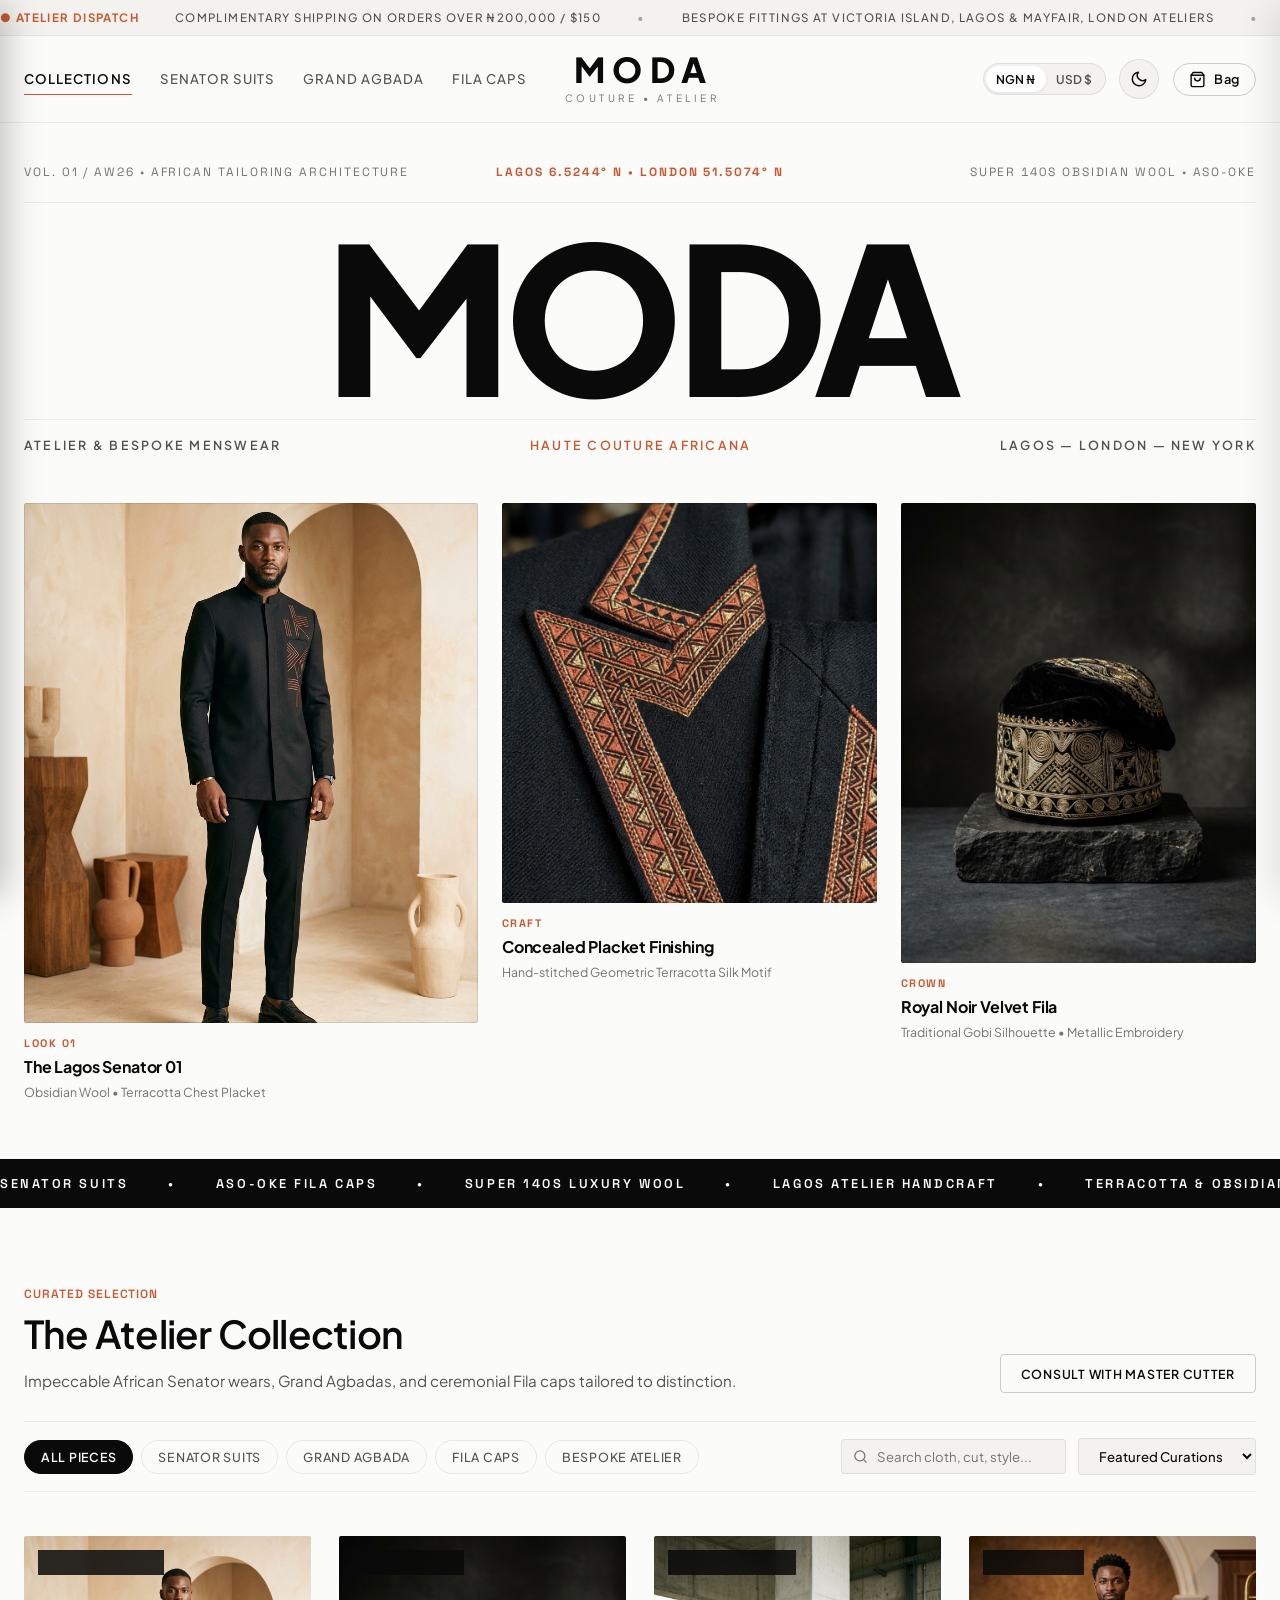
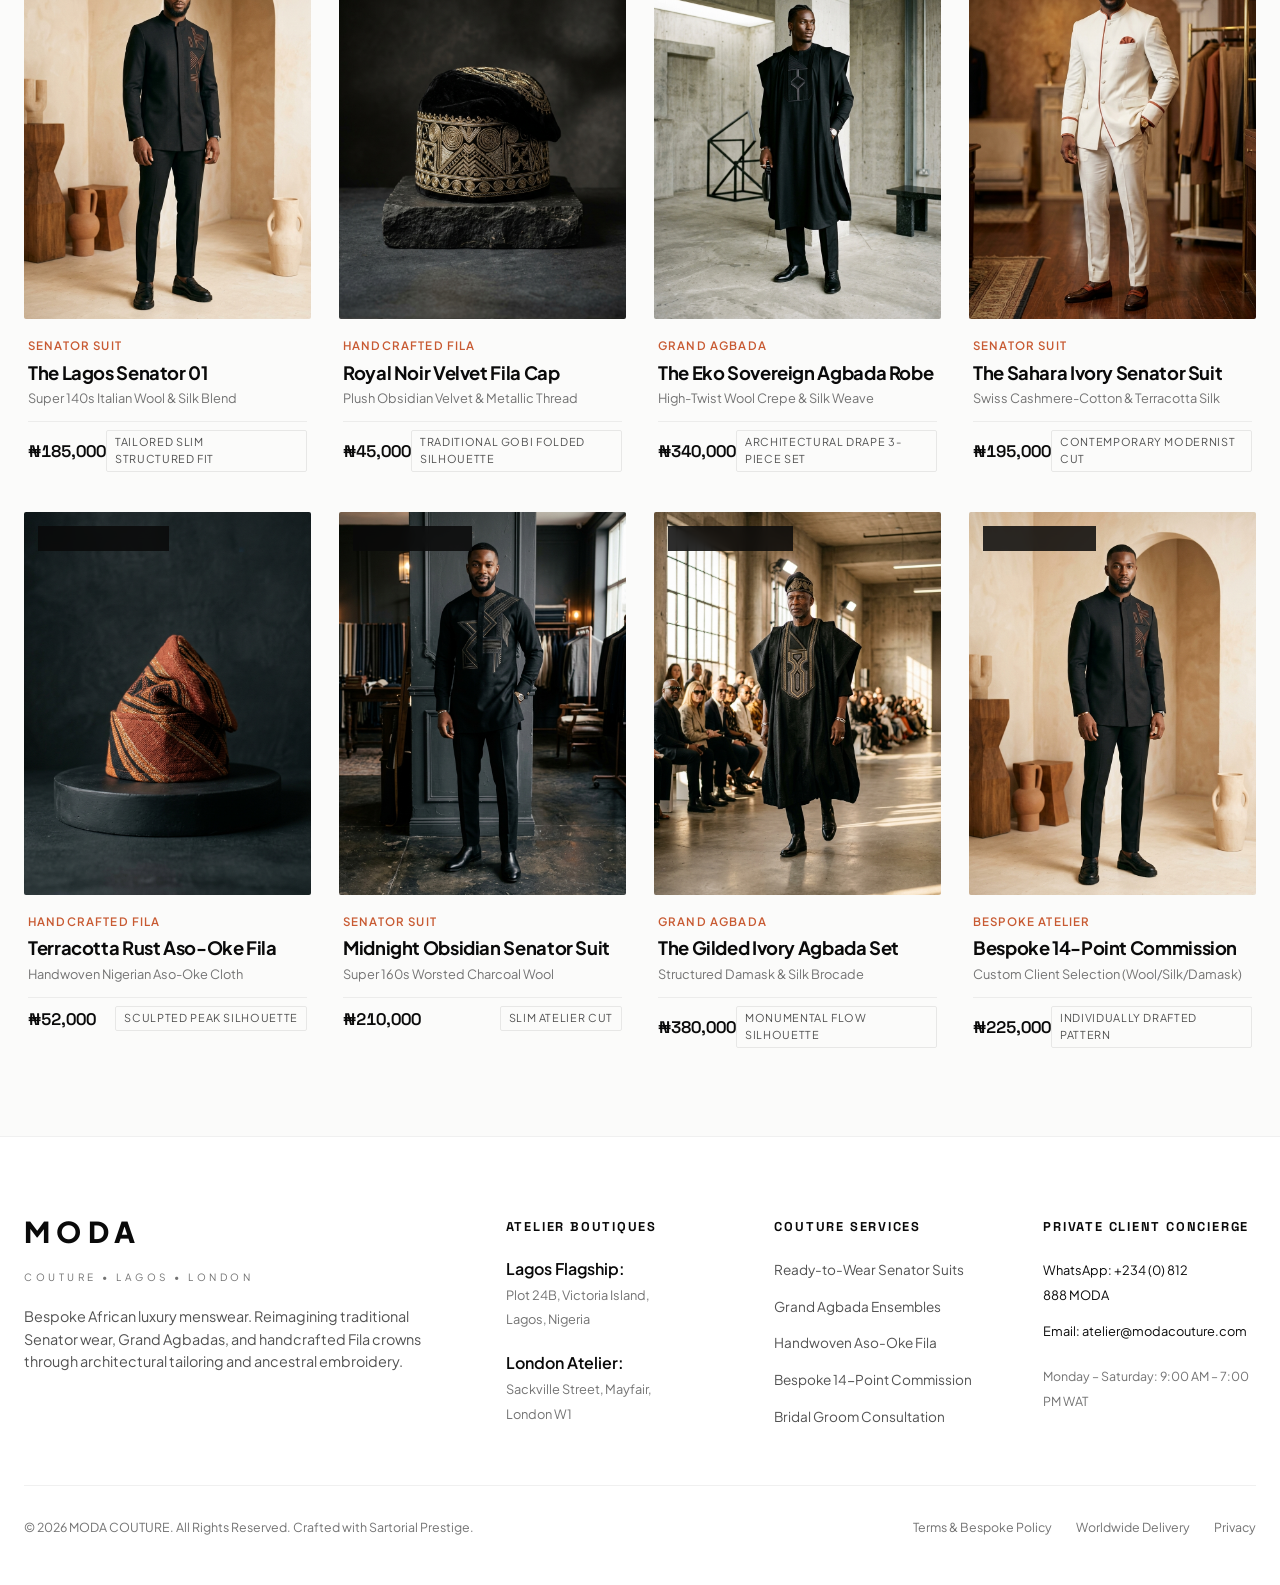
==== commit 27151fd3: "feat: refine PDP layout, fix accordion toggle, update CTAs, add page transition, and enhance cross-d" ====
--- a/index.html
+++ b/index.html
@@ -10,12 +10,12 @@
   <meta http-equiv="Pragma" content="no-cache" />
   <meta http-equiv="Expires" content="0" />
 
-  <!-- Fonts Preconnect -->
+  <!-- Fonts Preconnect & Strictly 2 Fonts: Plus Jakarta Sans & Space Grotesk -->
   <link rel="preconnect" href="https://fonts.googleapis.com" />
   <link rel="preconnect" href="https://fonts.gstatic.com" crossorigin />
-  <link href="https://fonts.googleapis.com/css2?family=Playfair+Display:ital,wght@0,400;0,600;0,700;1,400&family=Plus+Jakarta+Sans:wght@300;400;500;600;700;800&family=Space+Grotesk:wght@400;500;600;700&display=swap" rel="stylesheet" />
-
-  <link rel="stylesheet" href="styles.css?v=2.4-font-cleanup" />
+  <link href="https://fonts.googleapis.com/css2?family=Plus+Jakarta+Sans:ital,wght@0,300;0,400;0,500;0,600;0,700;0,800;1,400&family=Space+Grotesk:wght@400;500;600;700&display=swap" rel="stylesheet" />
+
+  <link rel="stylesheet" href="styles.css?v=2.5-checkout-refinement" />
 
   <style>
     /* Direct High-Specificity Enforcement for Jakarta Sans ExtraBold */
@@ -43,6 +43,34 @@
 </head>
 <body>
 
+  <!-- EDITORIAL PRELOADER (Outfit.hellohello.is inspired) -->
+  <div id="sitePreloader" class="site-preloader" aria-hidden="true">
+    <div class="preloader-backdrop"></div>
+    <div class="preloader-container">
+      <div class="preloader-shutter-frame">
+        <div class="shutter-image-stack" id="shutterStack">
+          <img src="assets/images/senator_black.jpg" alt="Moda Preloader Shutter 1" class="shutter-img active" />
+          <img src="assets/images/agbada_noir.jpg" alt="Moda Preloader Shutter 2" class="shutter-img" />
+          <img src="assets/images/senator_cream.jpg" alt="Moda Preloader Shutter 3" class="shutter-img" />
+          <img src="assets/images/fila_black.jpg" alt="Moda Preloader Shutter 4" class="shutter-img" />
+          <img src="assets/images/senator_midnight.jpg" alt="Moda Preloader Shutter 5" class="shutter-img" />
+          <img src="assets/images/fila_terracotta.jpg" alt="Moda Preloader Shutter 6" class="shutter-img" />
+        </div>
+        <div class="preloader-wordmark-mask">
+          <span class="preloader-giant-text">MODA</span>
+        </div>
+      </div>
+      <div class="preloader-meta-bar">
+        <span class="preloader-meta-sub">HAUTE COUTURE AFRICANA</span>
+        <div class="preloader-counter tabular-nums" id="preloaderCounter">00%</div>
+        <span class="preloader-meta-loc">LAGOS • LONDON</span>
+      </div>
+    </div>
+  </div>
+
+  <!-- EDITORIAL PAGE SWIPE PANEL (Directional Snappy Transition) -->
+  <div id="pageSwipePanel" class="page-swipe-panel" aria-hidden="true"></div>
+
   <!-- Top Announcement Bar (Infinite Smooth Scrolling) -->
   <div class="announcement-bar" role="region" aria-label="Announcements">
     <div class="announcement-track">
@@ -89,7 +117,6 @@
         <a href="#catalogSection" class="nav-link" data-cat="senator">Senator Suits</a>
         <a href="#catalogSection" class="nav-link" data-cat="agbada">Grand Agbada</a>
         <a href="#catalogSection" class="nav-link" data-cat="fila">Fila Caps</a>
-        <a href="#editorialSection" class="nav-link">Lookbook</a>
       </nav>
 
       <!-- Wordmark Logo -->
@@ -179,10 +206,6 @@
         <span>Bespoke Atelier</span>
         <span style="font-size: 0.8rem; color: var(--terracotta);">→</span>
       </a>
-      <a href="#editorialSection" class="mobile-nav-item">
-        <span>Lookbook & Heritage</span>
-        <span style="font-size: 0.8rem; color: var(--terracotta);">→</span>
-      </a>
     </nav>
 
     <div class="mobile-nav-footer">
@@ -331,144 +354,7 @@
         <!-- Rendered dynamically by app.js -->
       </div>
     </section>
-
-    <!-- LOOKBOOK & HERITAGE EDITORIAL SECTION -->
-    <section id="editorialSection" class="editorial-section">
-      <div class="editorial-container">
-        <div class="editorial-image-frame">
-          <img src="assets/images/agbada_runway.jpg" alt="Moda Couture Runway Editorial" />
-        </div>
-        <div class="editorial-text-col">
-          <span class="mono-tag" style="color: var(--terracotta); font-weight: 700; font-size: 0.8rem;">HERITAGE & CRAFT MANIFESTO</span>
-          <h2>The Senator Suit as Modern Sovereign Armor</h2>
-          <p>
-            Born along the Niger Delta and elevated across Lagos high society, the Senator wear is the undisputed modern sartorial signature of the African gentleman. It replaces Western conventions with regal band collars, concealed plackets, and geometric chest embroidery inspired by ancestral motifs.
-          </p>
-          <p>
-            At Moda Couture, every piece begins with hand-selected Super 140s Italian wool, Swiss voile cotton, or handwoven Aso-Oke cloth. We cut each garment by hand in our Lagos workshop, ensuring sharp shoulder balance, smooth armhole movement, and trousers that drape without break onto handcrafted leather footwear.
-          </p>
-
-          <div style="display: flex; gap: 2rem; margin-top: 1rem;">
-            <div>
-              <strong style="font-family: 'Space Grotesk', sans-serif; font-size: 1.5rem; display: block;" class="tabular-nums">100%</strong>
-              <span style="font-size: 0.775rem; color: var(--text-muted); text-transform: uppercase;">Handcrafted In Lagos</span>
-            </div>
-            <div>
-              <strong style="font-family: 'Space Grotesk', sans-serif; font-size: 1.5rem; display: block;" class="tabular-nums">7-10 Days</strong>
-              <span style="font-size: 0.775rem; color: var(--text-muted); text-transform: uppercase;">Bespoke Delivery Window</span>
-            </div>
-            <div>
-              <strong style="font-family: 'Space Grotesk', sans-serif; font-size: 1.5rem; display: block;" class="tabular-nums">48 Hours</strong>
-              <span style="font-size: 0.775rem; color: var(--text-muted); text-transform: uppercase;">Ready-To-Wear Dispatch</span>
-            </div>
-          </div>
-        </div>
-      </div>
-    </section>
   </main>
-
-  <!-- PRODUCT DETAIL MODAL (PDP) — Outfit.hellohello.is inspired smooth transition -->
-  <div id="pdpOverlay" class="pdp-overlay" role="dialog" aria-modal="true" aria-labelledby="pdpTitle">
-    <div class="pdp-modal">
-      <button id="pdpCloseBtn" class="pdp-close-btn" aria-label="Close product view">
-        <svg width="20" height="20" viewBox="0 0 24 24" fill="none" stroke="currentColor" stroke-width="2" stroke-linecap="round" stroke-linejoin="round">
-          <line x1="18" y1="6" x2="6" y2="18"></line>
-          <line x1="6" y1="6" x2="18" y2="18"></line>
-        </svg>
-      </button>
-
-      <!-- PDP Gallery -->
-      <div class="pdp-gallery">
-        <div class="pdp-main-image-wrap">
-          <img id="pdpMainImage" src="" alt="Product View" />
-        </div>
-        <div id="pdpThumbs" class="pdp-thumbnails">
-          <!-- Thumbnails injected via JS -->
-        </div>
-      </div>
-
-      <!-- PDP Details Scroll -->
-      <div class="pdp-details-scroll">
-        <div class="pdp-header-meta">
-          <span id="pdpCategory" class="pdp-category-tag">Senator Suit • Atelier Collection</span>
-          <h2 id="pdpTitle" class="pdp-title">The Lagos Senator 01</h2>
-          <div class="pdp-price-tag tabular-nums" id="pdpPrice">₦185,000</div>
-          <span class="pdp-tax-note">Taxes and worldwide duties calculated at checkout</span>
-        </div>
-
-        <p id="pdpDesc" class="pdp-description">
-          Exquisite tailored African Senator suit with geometric terracotta chest embroidery.
-        </p>
-
-        <!-- Tailoring Specification Box -->
-        <div class="pdp-specs-box">
-          <div class="pdp-spec-item">
-            <span class="pdp-spec-label">Cloth & Weave</span>
-            <span id="pdpFabric" class="pdp-spec-val">Super 140s Italian Wool</span>
-          </div>
-          <div class="pdp-spec-item">
-            <span class="pdp-spec-label">Cut & Silhouette</span>
-            <span id="pdpCut" class="pdp-spec-val">Structured Modern Tailoring</span>
-          </div>
-          <div class="pdp-spec-item">
-            <span class="pdp-spec-label">Atelier Origin</span>
-            <span class="pdp-spec-val">Victoria Island, Lagos</span>
-          </div>
-          <div class="pdp-spec-item">
-            <span class="pdp-spec-label">Placket Finishing</span>
-            <span class="pdp-spec-val">Concealed Mother-of-Pearl</span>
-          </div>
-        </div>
-
-        <!-- Size Selector -->
-        <div class="pdp-size-section">
-          <div class="pdp-size-header">
-            <span class="pdp-size-title">Select Sizing (UK / US / Nigeria)</span>
-            <button class="pdp-size-guide-btn" onclick="alert('Moda Sizing Guide:\n38R: Chest 38-40in | Waist 32in\n40R: Chest 40-42in | Waist 34in\n42R: Chest 42-44in | Waist 36in\n44L: Chest 44-46in | Waist 38in\nFila Caps: 56cm - 62cm head circumference')">
-              Fit & Sizing Guide
-            </button>
-          </div>
-          <div id="pdpSizesList" class="size-pill-grid">
-            <!-- Injected via JS -->
-          </div>
-        </div>
-
-        <!-- Bespoke Made-to-Measure Card -->
-        <label class="bespoke-toggle-card">
-          <input type="checkbox" id="pdpBespokeCheck" />
-          <div class="bespoke-card-text">
-            <span class="bespoke-card-title">✨ Require Custom Made-to-Measure?</span>
-            <span class="bespoke-card-desc">Check this box to have our master tailor cut this piece strictly to your personalized dimensions. We will contact you immediately upon order confirmation.</span>
-            <span id="bespokeSelectedNote" style="display:none; color: var(--terracotta); font-weight: 600; font-size: 0.75rem; margin-top: 0.25rem;">
-              ✓ Bespoke tailoring option selected (Complimentary)
-            </span>
-          </div>
-        </label>
-
-        <!-- Tailoring Points -->
-        <div style="border-top: 1px solid var(--divider); padding-top: 1rem;">
-          <h4 style="font-size: 0.8rem; letter-spacing: 0.08em; text-transform: uppercase; margin-bottom: 0.65rem;">
-            Atelier Specifications
-          </h4>
-          <ul id="pdpDetailsList" style="list-style: none; display: flex; flex-direction: column; gap: 0.4rem;">
-            <!-- Injected via JS -->
-          </ul>
-        </div>
-
-        <!-- Action CTAs -->
-        <div class="pdp-actions-row">
-          <button id="pdpAddToBagBtn" class="btn-cta">
-            <svg width="18" height="18" viewBox="0 0 24 24" fill="none" stroke="currentColor" stroke-width="2" stroke-linecap="round" stroke-linejoin="round">
-              <path d="M6 2L3 6v14a2 2 0 0 0 2 2h14a2 2 0 0 0 2-2V6l-3-4z"></path>
-              <line x1="3" y1="6" x2="21" y2="6"></line>
-              <path d="M16 10a4 4 0 0 1-8 0"></path>
-            </svg>
-            <span>Add to Bag</span>
-          </button>
-        </div>
-      </div>
-    </div>
-  </div>
 
   <!-- SHOPPING BAG / CART DRAWER (Slide-over with Emil Kowalski physics) -->
   <div id="cartOverlay" class="cart-overlay" aria-hidden="true"></div>
@@ -522,12 +408,12 @@
   <!-- CHECKOUT MODAL -->
   <div id="checkoutOverlay" class="checkout-modal-overlay" role="dialog" aria-modal="true" aria-labelledby="checkoutTitle">
     <div class="checkout-card">
-      <div style="display: flex; justify-content: space-between; align-items: center; margin-bottom: 1.5rem;">
-        <div>
+      <div style="display: flex; justify-content: space-between; align-items: flex-start; margin-bottom: 1.5rem; gap: 0.75rem; width: 100%;">
+        <div style="min-width: 0; flex: 1;">
           <span class="mono-tag" style="color: var(--terracotta); font-size: 0.72rem; font-weight: 600;">MODA ATELIER CHECKOUT</span>
-          <h2 id="checkoutTitle" style="font-size: 1.6rem;">Order Dispatch Details</h2>
-        </div>
-        <button id="checkoutCloseBtn" class="btn-icon" aria-label="Close checkout">
+          <h2 id="checkoutTitle" style="font-size: clamp(1.25rem, 4vw, 1.6rem); word-break: break-word;">Order Dispatch Details</h2>
+        </div>
+        <button id="checkoutCloseBtn" class="btn-icon" aria-label="Close checkout" style="flex-shrink: 0;">
           <svg width="18" height="18" viewBox="0 0 24 24" fill="none" stroke="currentColor" stroke-width="2" stroke-linecap="round" stroke-linejoin="round">
             <line x1="18" y1="6" x2="6" y2="18"></line>
             <line x1="6" y1="6" x2="18" y2="6"></line>
@@ -535,33 +421,31 @@
         </button>
       </div>
 
-      <form id="checkoutForm">
-        <div class="form-group-grid">
-          <div class="form-field">
-            <label for="checkoutName">Full Name</label>
-            <input type="text" id="checkoutName" required placeholder="Dr. Adewale Balogun" />
-          </div>
-          <div class="form-field">
-            <label for="checkoutEmail">Email Address</label>
-            <input type="email" id="checkoutEmail" required placeholder="adewale@example.com" />
-          </div>
-        </div>
-
-        <div class="form-group-grid">
-          <div class="form-field">
-            <label for="checkoutPhone">Phone Number / WhatsApp</label>
-            <input type="tel" id="checkoutPhone" required placeholder="+234 803 000 0000" />
-          </div>
-          <div class="form-field">
-            <label for="checkoutCountry">Delivery Country</label>
-            <select id="checkoutCountry" required>
-              <option value="NG">Nigeria (Nationwide Express)</option>
-              <option value="UK">United Kingdom (DHL Express 3-Day)</option>
-              <option value="US">United States & Canada</option>
-              <option value="GH">Ghana</option>
-              <option value="OTHER">Other International Destination</option>
-            </select>
-          </div>
+      <form id="checkoutForm" class="checkout-form-wrap">
+        <div class="form-field">
+          <label for="checkoutName">Full Name</label>
+          <input type="text" id="checkoutName" required placeholder="Dr. Adewale Balogun" />
+        </div>
+
+        <div class="form-field">
+          <label for="checkoutEmail">Email Address</label>
+          <input type="email" id="checkoutEmail" required placeholder="adewale@example.com" />
+        </div>
+
+        <div class="form-field">
+          <label for="checkoutPhone">Phone Number / WhatsApp</label>
+          <input type="tel" id="checkoutPhone" required placeholder="+234 803 000 0000" />
+        </div>
+
+        <div class="form-field">
+          <label for="checkoutCountry">Delivery Country</label>
+          <select id="checkoutCountry" required>
+            <option value="NG">Nigeria (Nationwide Express)</option>
+            <option value="UK">United Kingdom (DHL Express 3-Day)</option>
+            <option value="US">United States & Canada</option>
+            <option value="GH">Ghana</option>
+            <option value="OTHER">Other International Destination</option>
+          </select>
         </div>
 
         <div class="form-field">
@@ -574,15 +458,15 @@
           <textarea id="checkoutNotes" rows="2" placeholder="e.g. Please hem trousers to 41 inches, sleeve length 25.5 inches..."></textarea>
         </div>
 
-        <div style="background-color: var(--bg-secondary); border-radius: 4px; padding: 1.15rem; margin-bottom: 1.5rem; border: 1px solid var(--border-subtle);">
-          <div style="display: flex; justify-content: space-between; align-items: center; margin-bottom: 0.5rem;">
+        <div style="background-color: var(--bg-secondary); border-radius: 4px; padding: 1.15rem; margin-bottom: 1.5rem; border: 1px solid var(--border-subtle); box-sizing: border-box; width: 100%; max-width: 100%;">
+          <div style="display: flex; justify-content: space-between; align-items: center; margin-bottom: 0.5rem; flex-wrap: wrap; gap: 0.35rem;">
             <span style="font-size: 0.825rem; font-weight: 600;">Payment Gateway:</span>
             <span style="font-size: 0.775rem; color: var(--terracotta); font-weight: 700;">Paystack / Flutterwave / Cards</span>
           </div>
-          <p style="font-size: 0.775rem; color: var(--text-secondary);">
+          <p style="font-size: 0.775rem; color: var(--text-secondary); text-wrap: pretty;">
             Supports Nigerian Naira cards, Bank Transfers, USSD, Apple Pay, Visa, and Mastercard globally.
           </p>
-          <div style="margin-top: 0.75rem; font-size: 0.95rem; font-weight: 700; display: flex; justify-content: space-between;">
+          <div style="margin-top: 0.75rem; font-size: 0.95rem; font-weight: 700; display: flex; justify-content: space-between; align-items: center; flex-wrap: wrap; gap: 0.35rem;">
             <span>Amount Due:</span>
             <span id="checkoutSummaryPrice" class="tabular-nums" style="color: var(--text-primary);">₦0</span>
           </div>
--- a/styles.css
+++ b/styles.css
@@ -3,7 +3,7 @@
    Design Engineering Standards: Emil Kowalski & Jakub Krehel Craft Principles
    ========================================================================== */
 
-@import url('https://fonts.googleapis.com/css2?family=Plus+Jakarta+Sans:wght@300;400;500;600;700;800&family=Playfair+Display:ital,wght@0,400;0,600;0,700;1,400&family=Space+Grotesk:wght@400;500;600;700&display=swap');
+@import url('https://fonts.googleapis.com/css2?family=Plus+Jakarta+Sans:ital,wght@0,300;0,400;0,500;0,600;0,700;0,800;1,400&family=Space+Grotesk:wght@400;500;600;700&display=swap');
 
 :root {
   /* Motion Tokens (Emil Kowalski calibrated physics) */
@@ -98,9 +98,9 @@
 
 /* Typography Standards (Jakub Krehel & Editorial Craft) */
 h1, h2, h3, h4, h5, h6 {
-  font-family: 'Playfair Display', Georgia, serif;
-  font-weight: 600;
-  letter-spacing: -0.02em;
+  font-family: 'Plus Jakarta Sans', system-ui, -apple-system, BlinkMacSystemFont, sans-serif;
+  font-weight: 700;
+  letter-spacing: -0.03em;
   text-wrap: balance;
   color: var(--text-primary);
 }
@@ -605,9 +605,10 @@
 }
 
 .mobile-nav-item {
-  font-family: 'Playfair Display', serif;
-  font-size: 1.35rem;
-  font-weight: 600;
+  font-family: 'Plus Jakarta Sans', system-ui, -apple-system, BlinkMacSystemFont, sans-serif;
+  font-size: 1.25rem;
+  font-weight: 700;
+  letter-spacing: -0.02em;
   padding: 0.75rem 1rem;
   border-radius: 4px;
   color: var(--text-primary);
@@ -797,9 +798,10 @@
 }
 
 .caption-name {
-  font-family: 'Playfair Display', serif;
+  font-family: 'Plus Jakarta Sans', system-ui, -apple-system, BlinkMacSystemFont, sans-serif;
   font-size: 1rem;
-  font-weight: 600;
+  font-weight: 700;
+  letter-spacing: -0.01em;
   color: var(--text-primary);
 }
 
@@ -1137,10 +1139,10 @@
 }
 
 .product-title {
-  font-family: 'Playfair Display', serif;
+  font-family: 'Plus Jakarta Sans', system-ui, -apple-system, BlinkMacSystemFont, sans-serif;
   font-size: 1.15rem;
-  font-weight: 600;
-  letter-spacing: -0.01em;
+  font-weight: 700;
+  letter-spacing: -0.02em;
   color: var(--text-primary);
   line-height: 1.25;
 }
@@ -1576,6 +1578,12 @@
   justify-content: space-between;
 }
 
+.cart-title-row {
+  display: flex;
+  align-items: center;
+  gap: 0.75rem;
+}
+
 .cart-header-title {
   font-size: 1.25rem;
   font-weight: 600;
@@ -1605,11 +1613,12 @@
 .meter-bar-fill {
   height: 100%;
   background-color: var(--terracotta);
-  width: 65%;
+  width: 0%;
   transition: width var(--duration-hover) var(--ease-out);
 }
 
-.cart-items-list {
+.cart-items-list,
+.cart-items-scroll {
   flex: 1;
   overflow-y: auto;
   padding: 1.25rem 1.5rem;
@@ -1669,9 +1678,10 @@
 }
 
 .cart-item-title {
-  font-family: 'Playfair Display', serif;
+  font-family: 'Plus Jakarta Sans', system-ui, -apple-system, BlinkMacSystemFont, sans-serif;
   font-size: 0.95rem;
-  font-weight: 600;
+  font-weight: 700;
+  letter-spacing: -0.01em;
 }
 
 .cart-item-meta {
@@ -1755,13 +1765,16 @@
   -webkit-backdrop-filter: blur(8px);
   z-index: 150;
   display: flex;
-  align-items: center;
+  align-items: flex-start;
   justify-content: center;
-  padding: 1.5rem;
+  padding: 2rem 1rem;
   overflow-y: auto;
+  overflow-x: hidden;
+  overscroll-behavior: contain;
   opacity: 0;
   visibility: hidden;
   transition: opacity var(--duration-overlay) var(--ease-out), visibility var(--duration-overlay) var(--ease-out);
+  box-sizing: border-box;
 }
 
 .checkout-modal-overlay.open {
@@ -1772,13 +1785,17 @@
 .checkout-card {
   background-color: var(--bg-surface);
   width: 100%;
-  max-width: 680px;
+  max-width: 640px;
   max-height: 90dvh;
+  margin: auto;
   border-radius: 4px;
   border: 1px solid var(--border-subtle);
   overflow-y: auto;
+  overflow-x: hidden;
+  overscroll-behavior: contain;
   padding: 2.25rem;
   position: relative;
+  box-sizing: border-box;
   transform: scale(0.95);
   opacity: 0;
   transition: transform var(--duration-overlay) var(--ease-out), opacity var(--duration-overlay) var(--ease-out);
@@ -1792,23 +1809,35 @@
   padding: 2.25rem;
 }
 
-.consultation-form-wrap {
-  display: flex;
-  flex-wrap: wrap;
-  width: 100%;
+/* Unified Form Layouts for Consultation & Order Checkout */
+.consultation-form-wrap,
+.checkout-form-wrap {
+  display: flex;
+  flex-direction: column;
+  width: 100%;
+  max-width: 100%;
   gap: 0.85rem;
-}
-
-.consultation-form-wrap .form-field {
+  box-sizing: border-box;
+}
+
+.consultation-form-wrap .form-field,
+.checkout-form-wrap .form-field {
   width: 100%;
   flex: 1 1 100%;
   margin-bottom: 0;
+  min-width: 0;
+  box-sizing: border-box;
 }
 
 .consultation-form-wrap .form-field input,
 .consultation-form-wrap .form-field select,
-.consultation-form-wrap .form-field textarea {
-  width: 100%;
+.consultation-form-wrap .form-field textarea,
+.checkout-form-wrap .form-field input,
+.checkout-form-wrap .form-field select,
+.checkout-form-wrap .form-field textarea {
+  width: 100%;
+  max-width: 100%;
+  min-width: 0;
   box-sizing: border-box;
 }
 
@@ -1821,6 +1850,8 @@
   display: grid;
   grid-template-columns: 1fr 1fr;
   gap: 1rem;
+  width: 100%;
+  box-sizing: border-box;
 }
 
 .form-field {
@@ -1828,6 +1859,10 @@
   flex-direction: column;
   gap: 0.35rem;
   margin-bottom: 1rem;
+  width: 100%;
+  max-width: 100%;
+  min-width: 0;
+  box-sizing: border-box;
 }
 
 .form-field label {
@@ -2223,4 +2258,162 @@
   .pdp-modal {
     max-height: 95dvh;
   }
-}
+  .checkout-modal-overlay {
+    padding: 1rem 0.65rem;
+    overflow-x: hidden;
+  }
+  .checkout-card {
+    padding: 1.5rem 1rem;
+    width: 100%;
+    max-width: 100%;
+    box-sizing: border-box;
+    overflow-x: hidden;
+  }
+  #consultationOverlay .checkout-card {
+    padding: 1.5rem 1rem;
+  }
+}
+
+/* ==========================================================================
+   PAGE PRELOADER & OUTFIT-STYLE TRANSITIONS (Outfit.hellohello.is inspired)
+   ========================================================================== */
+.site-preloader {
+  position: fixed;
+  inset: 0;
+  z-index: 10000;
+  display: flex;
+  align-items: center;
+  justify-content: center;
+  background-color: var(--bg-primary);
+  color: var(--text-primary);
+  transition: transform 650ms var(--ease-out), opacity 650ms var(--ease-out);
+  pointer-events: all;
+  will-change: transform;
+}
+
+.site-preloader.dismissed {
+  transform: translateY(-100%);
+  pointer-events: none;
+}
+
+.preloader-backdrop {
+  position: absolute;
+  inset: 0;
+  background: var(--bg-primary);
+}
+
+.preloader-container {
+  position: relative;
+  z-index: 2;
+  display: flex;
+  flex-direction: column;
+  align-items: center;
+  gap: 1.75rem;
+  max-width: 90vw;
+}
+
+.preloader-shutter-frame {
+  position: relative;
+  width: min(300px, 72vw);
+  aspect-ratio: 3 / 4;
+  overflow: hidden;
+  border-radius: 6px;
+  outline: 1px solid var(--img-outline);
+  background: var(--bg-secondary);
+  box-shadow: var(--card-shadow);
+}
+
+.shutter-image-stack {
+  position: absolute;
+  inset: 0;
+  width: 100%;
+  height: 100%;
+}
+
+.shutter-img {
+  position: absolute;
+  inset: 0;
+  width: 100%;
+  height: 100%;
+  object-fit: cover;
+  opacity: 0;
+  transform: scale(1.06);
+  transition: opacity 160ms var(--ease-out), transform 350ms var(--ease-out);
+}
+
+.shutter-img.active {
+  opacity: 1;
+  transform: scale(1);
+}
+
+.preloader-wordmark-mask {
+  position: absolute;
+  inset: 0;
+  display: flex;
+  align-items: center;
+  justify-content: center;
+  mix-blend-mode: difference;
+  pointer-events: none;
+}
+
+.preloader-giant-text {
+  font-family: 'Plus Jakarta Sans', system-ui, -apple-system, sans-serif;
+  font-weight: 800;
+  font-size: clamp(3.2rem, 12vw, 6.2rem);
+  letter-spacing: -0.04em;
+  color: #ede4dd;
+  text-transform: uppercase;
+}
+
+.preloader-meta-bar {
+  display: flex;
+  align-items: center;
+  justify-content: space-between;
+  width: min(340px, 85vw);
+  border-top: 1px solid var(--border-subtle);
+  padding-top: 0.875rem;
+}
+
+.preloader-meta-sub, .preloader-meta-loc {
+  font-family: 'Space Grotesk', sans-serif;
+  font-size: 0.7rem;
+  font-weight: 600;
+  letter-spacing: 0.12em;
+  color: var(--text-muted);
+}
+
+.preloader-counter {
+  font-family: 'Space Grotesk', sans-serif;
+  font-size: 1.15rem;
+  font-weight: 700;
+  color: var(--terracotta);
+}
+
+/* Snappy Editorial Page Swipe Transition (Directional GPU Transform) */
+.page-swipe-panel {
+  position: fixed;
+  inset: 0;
+  z-index: 99999;
+  background-color: var(--bg-surface);
+  border-left: 2px solid var(--terracotta);
+  pointer-events: none;
+  transform: translateX(100%);
+  will-change: transform;
+  transition: transform 220ms cubic-bezier(0.23, 1, 0.32, 1);
+}
+
+.page-swipe-panel.swipe-in {
+  transform: translateX(0);
+  pointer-events: all;
+}
+
+.page-swipe-panel.swipe-out-left {
+  transform: translateX(-100%);
+  pointer-events: none;
+}
+
+@media (prefers-reduced-motion: reduce) {
+  .page-swipe-panel {
+    display: none !important;
+  }
+}
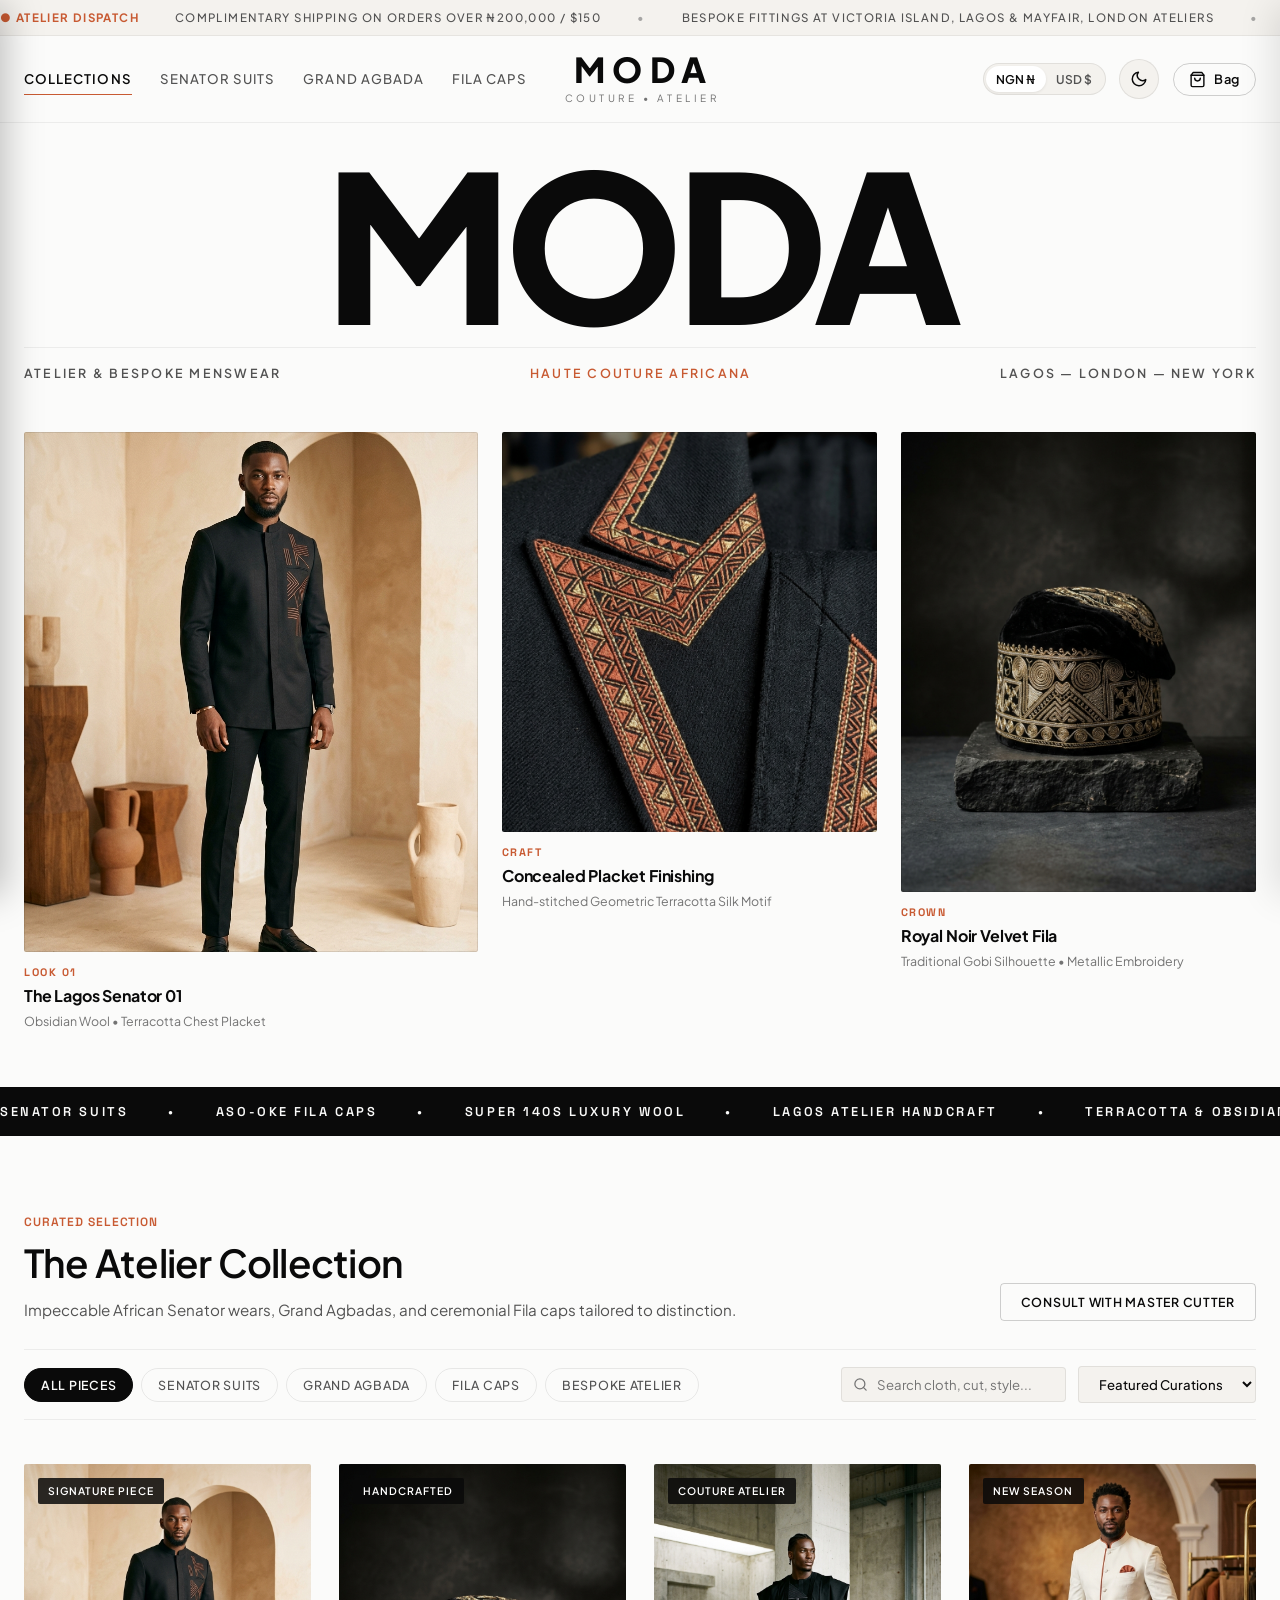
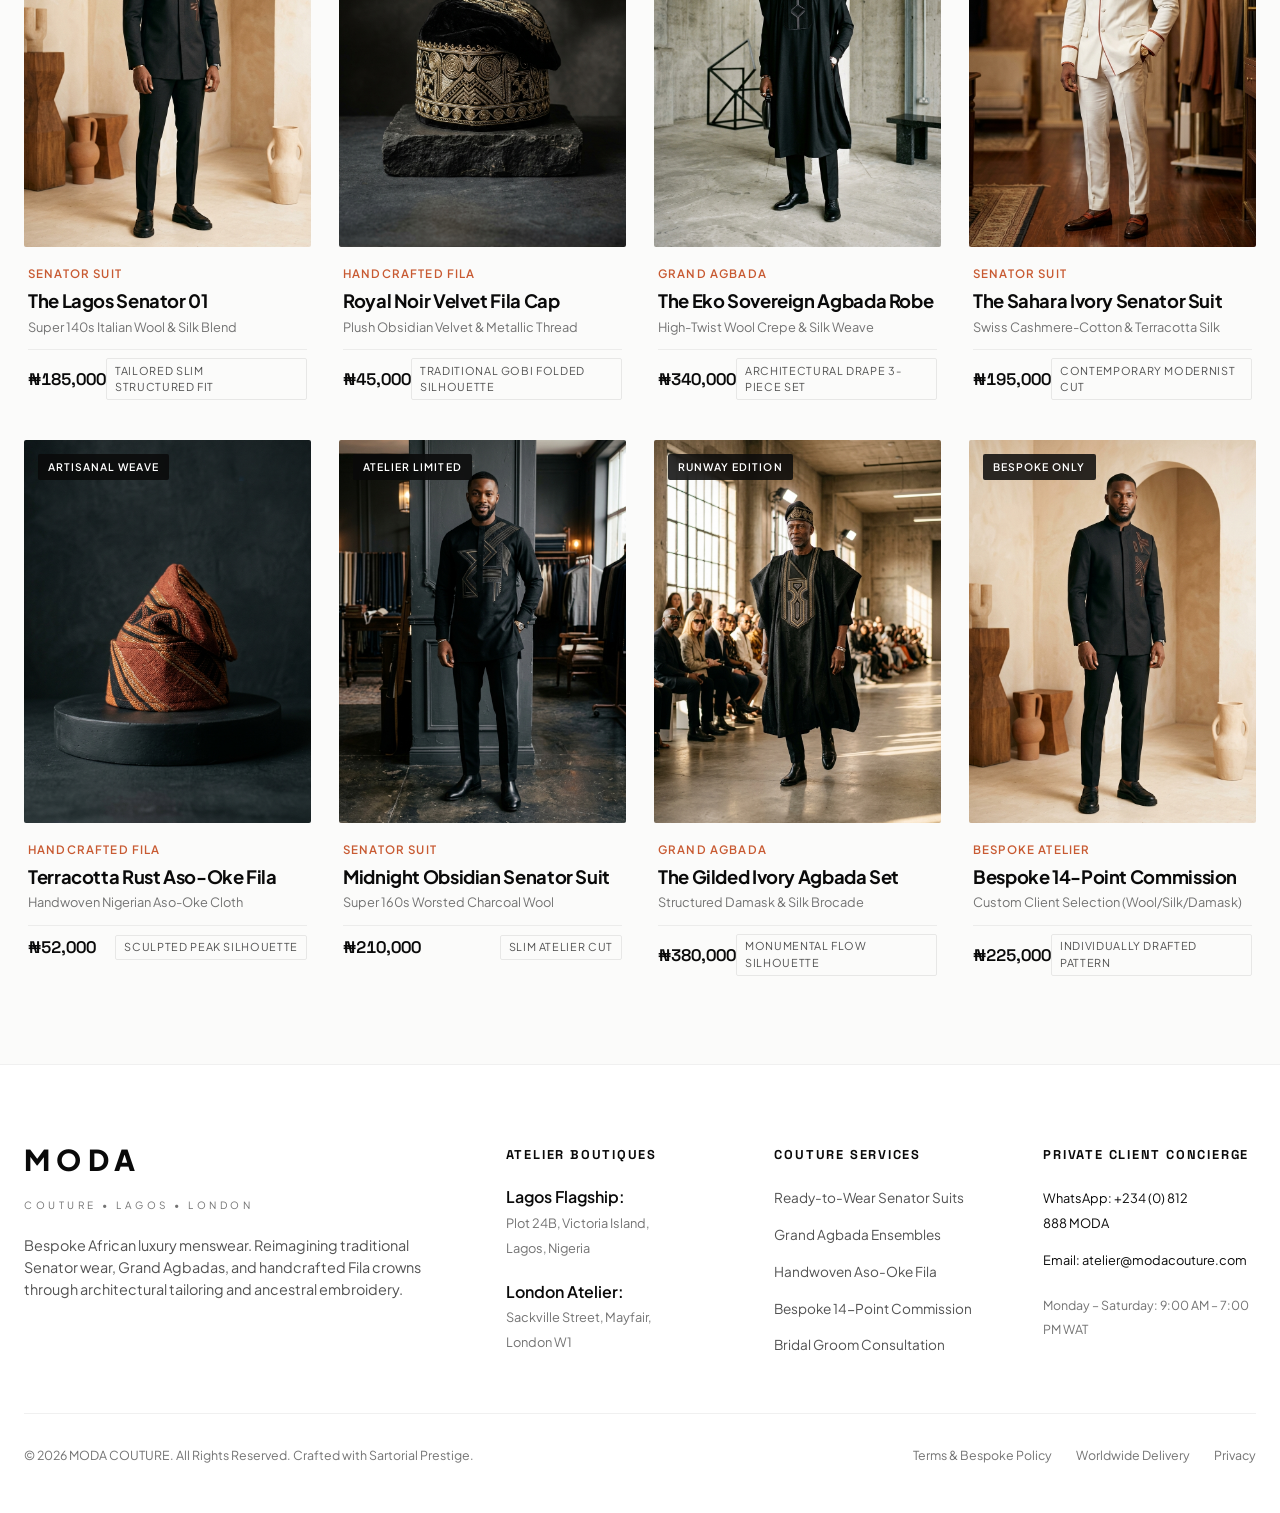
==== commit 44df2ba1: "feat(hero): remove hero masthead metadata and refine headline vertical rhythm" ====
--- a/index.html
+++ b/index.html
@@ -223,13 +223,6 @@
   <main>
     <!-- MONUMENTAL EDITORIAL HERO (Inspired by Outfit.hellohello.is) -->
     <section class="hero-editorial-section">
-      <!-- Masthead Metadata -->
-      <div class="hero-masthead-meta">
-        <div class="masthead-left">VOL. 01 / AW26 • AFRICAN TAILORING ARCHITECTURE</div>
-        <div class="masthead-center">LAGOS 6.5244° N • LONDON 51.5074° N</div>
-        <div class="masthead-right tabular-nums">SUPER 140S OBSIDIAN WOOL • ASO-OKE</div>
-      </div>
-
       <!-- Monumental MODA Bold Typography Headline -->
       <div class="hero-monumental-bar">
         <h1 class="hero-monumental-wordmark">MODA</h1>
--- a/styles.css
+++ b/styles.css
@@ -650,46 +650,15 @@
 
 .hero-editorial-section {
   position: relative;
-  padding: 2.5rem 1.5rem 3.5rem;
+  padding: 1.5rem 1.5rem 3.5rem;
   width: 100%;
   max-width: 1520px;
   overflow-x: hidden;
   margin: 0 auto;
 }
 
-.hero-masthead-meta {
-  display: flex;
-  justify-content: space-between;
-  align-items: center;
-  width: 100%;
-  font-family: 'Space Grotesk', monospace;
-  font-size: 0.75rem;
-  letter-spacing: 0.16em;
-  text-transform: uppercase;
-  color: var(--text-muted);
-  padding-bottom: 1.25rem;
-  border-bottom: 1px solid var(--divider);
-}
-
-.masthead-left {
-  text-align: left;
-  flex: 1;
-}
-
-.masthead-center {
-  text-align: center;
-  color: var(--terracotta);
-  font-weight: 700;
-  flex: 1;
-}
-
-.masthead-right {
-  text-align: right;
-  flex: 1;
-}
-
 .hero-monumental-bar {
-  padding: 1.5rem 0 1rem;
+  padding: 0.5rem 0 1rem;
   text-align: center;
   display: flex;
   flex-direction: column;
@@ -2092,14 +2061,6 @@
   .still-crown .editorial-img-wrap {
     height: 440px;
   }
-  .hero-masthead-meta {
-    grid-template-columns: 1fr;
-    gap: 0.5rem;
-    text-align: center;
-  }
-  .masthead-right {
-    text-align: center;
-  }
   .hero-title-subline {
     flex-direction: column;
     gap: 0.5rem;
@@ -2172,17 +2133,6 @@
   }
   .cart-trigger-btn span:not(.cart-badge) {
     display: none;
-  }
-  .hero-masthead-meta {
-    display: flex;
-    flex-direction: column;
-    gap: 0.35rem;
-    text-align: center;
-    font-size: 0.68rem;
-    padding-bottom: 0.85rem;
-  }
-  .masthead-left, .masthead-center, .masthead-right {
-    text-align: center;
   }
   .hero-monumental-wordmark {
     font-size: clamp(3.8rem, 21vw, 6.5rem);
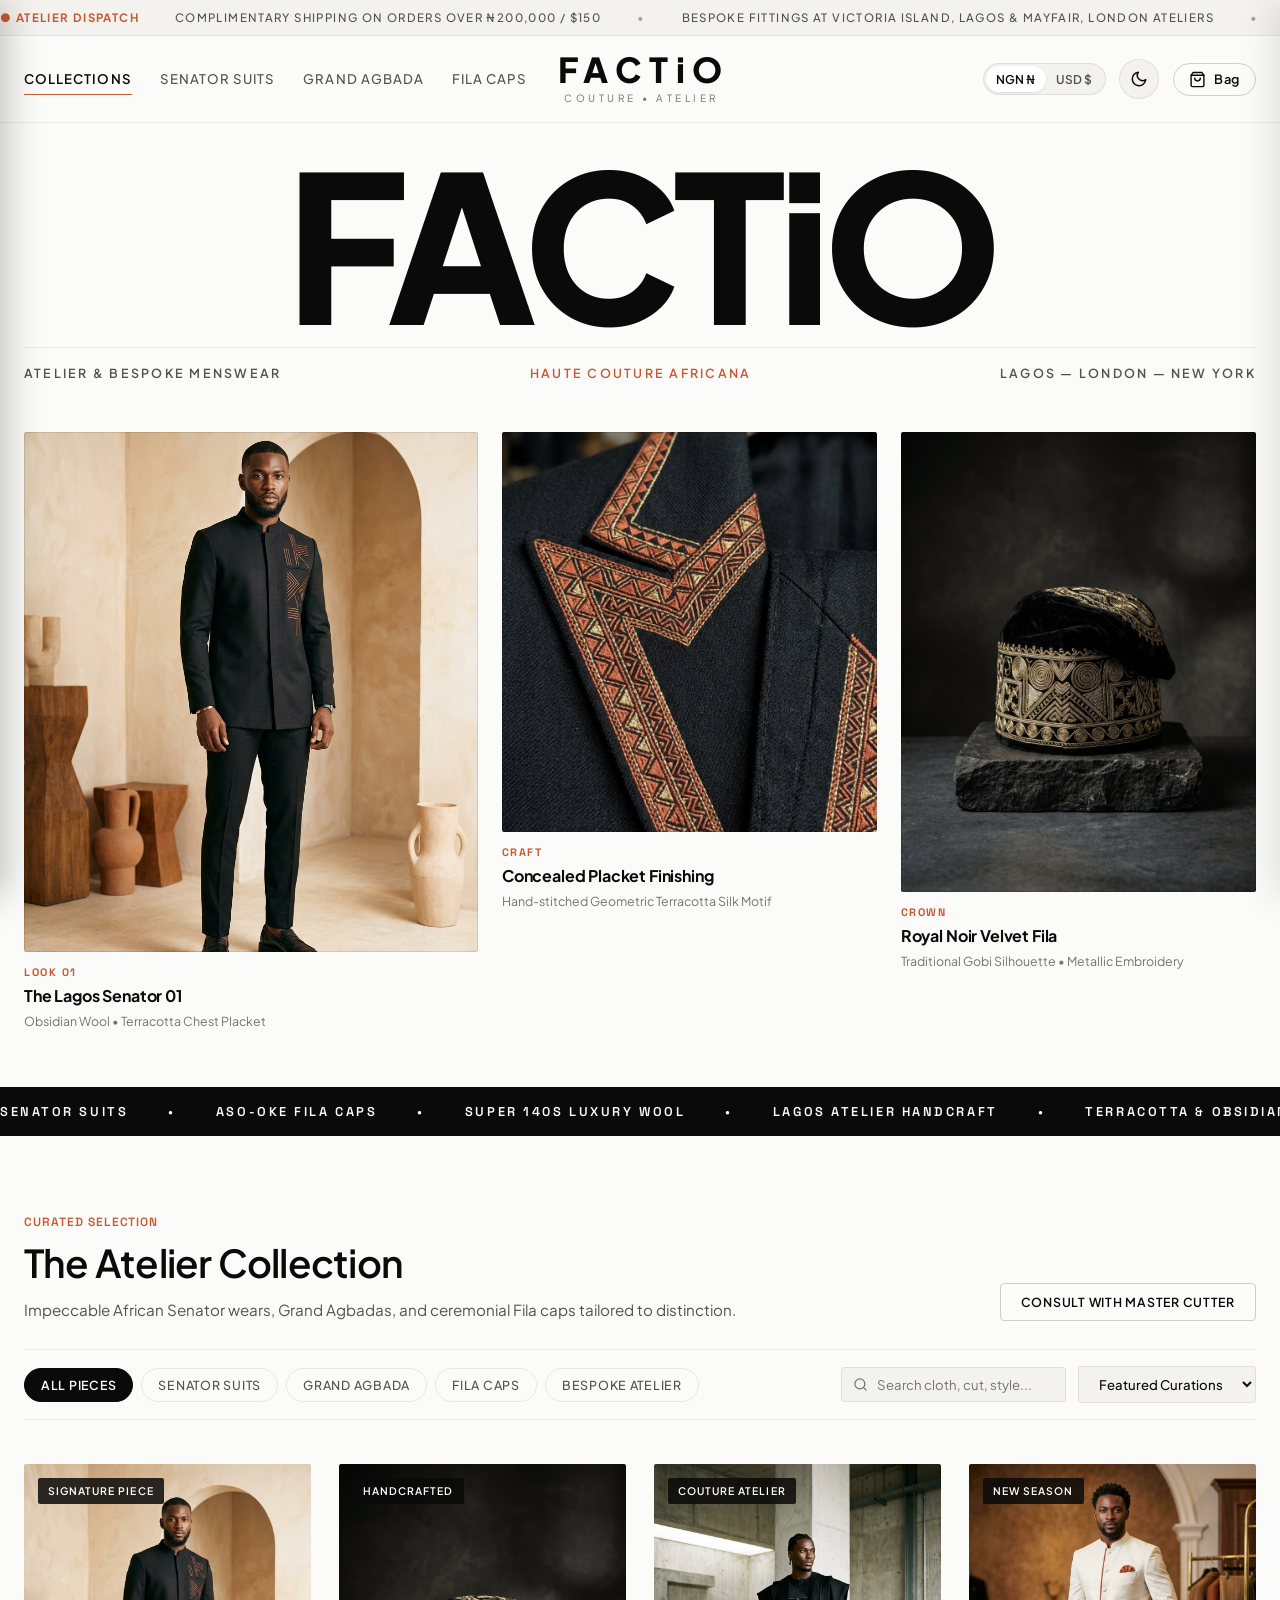
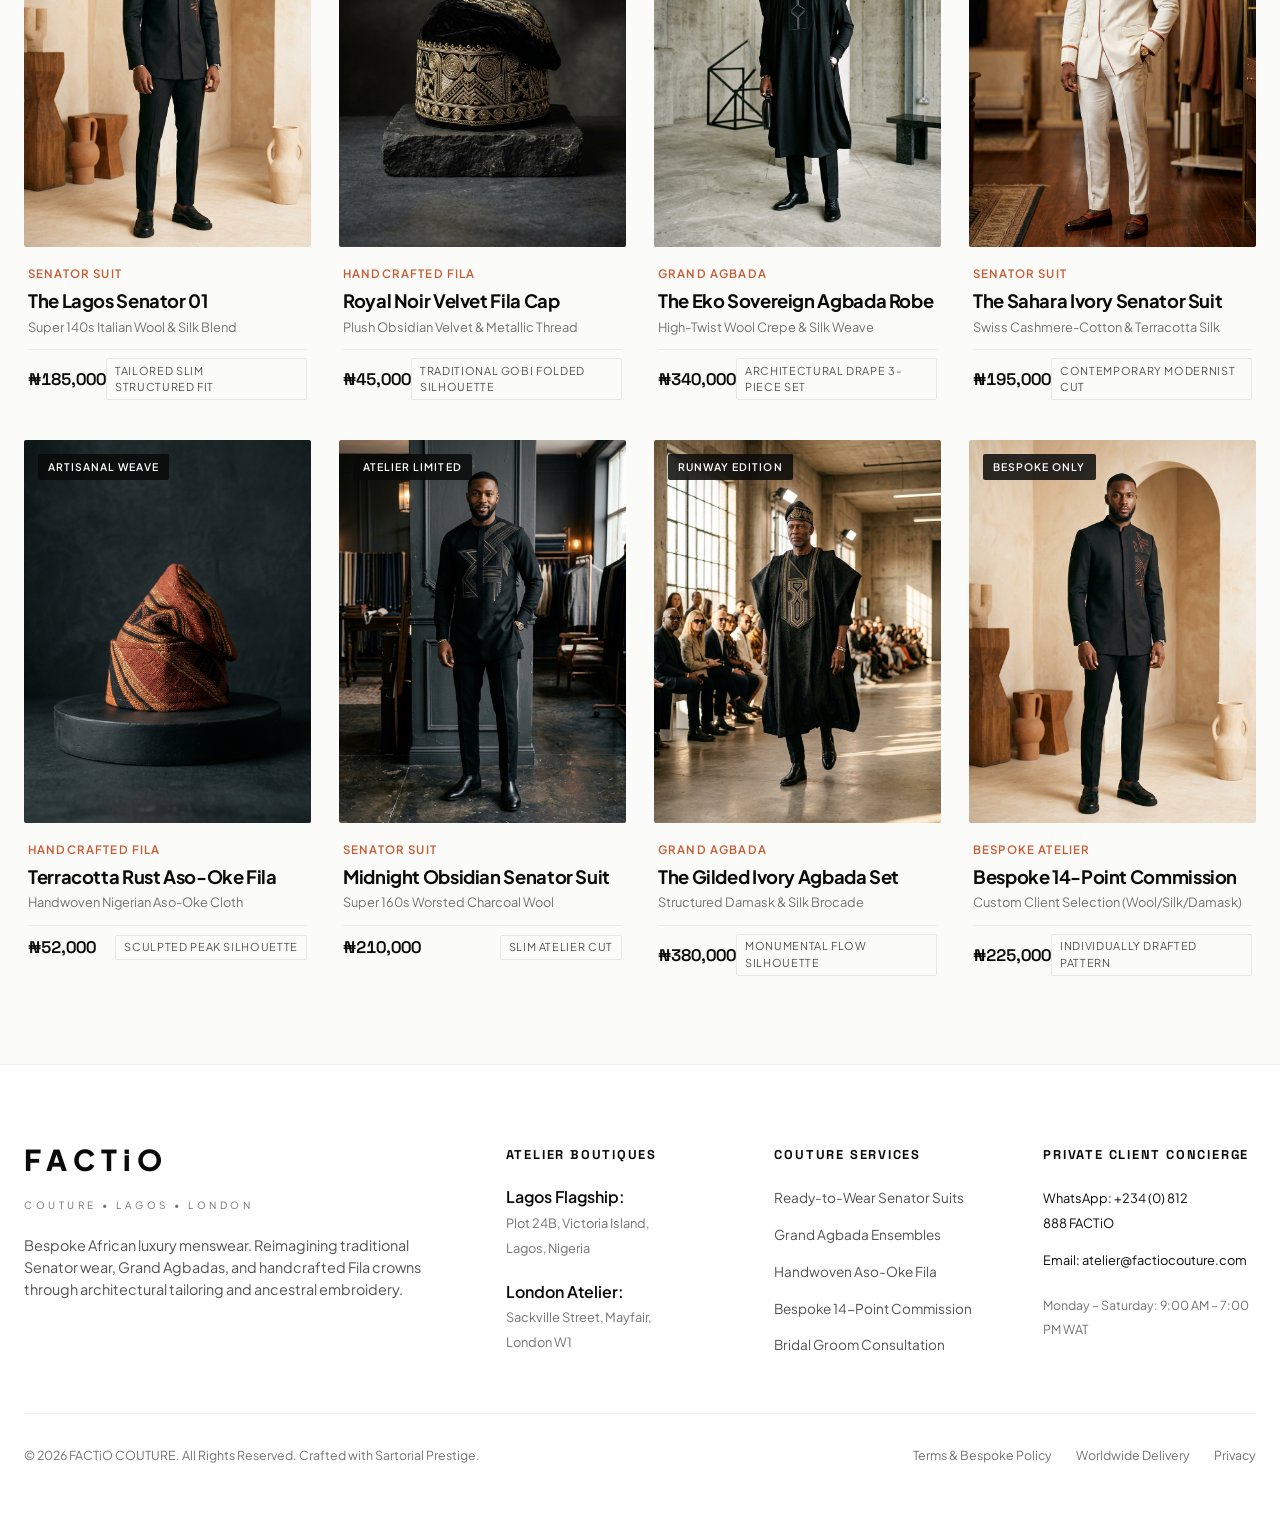
==== commit bf5c2b7d: "feat(branding): rebrand atelier to FACTiO with preserved lowercase 'i'" ====
--- a/index.html
+++ b/index.html
@@ -3,8 +3,8 @@
 <head>
   <meta charset="UTF-8" />
   <meta name="viewport" content="width=device-width, initial-scale=1.0, viewport-fit=cover" />
-  <title>MODA COUTURE — Luxury African Senator Wears & Bespoke Menswear</title>
-  <meta name="description" content="Moda Couture — Contemporary African luxury menswear atelier. Tailored Senator suits, Grand Agbada robes, and handcrafted Aso-Oke Fila caps. Lagos • London • Worldwide." />
+  <title>FACTiO COUTURE — Luxury African Senator Wears & Bespoke Menswear</title>
+  <meta name="description" content="FACTiO Couture — Contemporary African luxury menswear atelier. Tailored Senator suits, Grand Agbada robes, and handcrafted Aso-Oke Fila caps. Lagos • London • Worldwide." />
 
   <meta http-equiv="Cache-Control" content="no-cache, no-store, must-revalidate" />
   <meta http-equiv="Pragma" content="no-cache" />
@@ -23,11 +23,16 @@
       font-family: 'Plus Jakarta Sans', system-ui, -apple-system, sans-serif !important;
       font-weight: 800 !important;
       letter-spacing: -0.04em !important;
+      text-transform: none !important;
     }
     .wordmark-logo {
       font-family: 'Plus Jakarta Sans', system-ui, -apple-system, sans-serif !important;
       font-weight: 800 !important;
       letter-spacing: 0.22em !important;
+      text-transform: none !important;
+    }
+    .preloader-giant-text {
+      text-transform: none !important;
     }
     /* Universal Form Control Font Reset - Strictly Plus Jakarta Sans */
     button, input, select, textarea, optgroup, option {
@@ -49,15 +54,15 @@
     <div class="preloader-container">
       <div class="preloader-shutter-frame">
         <div class="shutter-image-stack" id="shutterStack">
-          <img src="assets/images/senator_black.jpg" alt="Moda Preloader Shutter 1" class="shutter-img active" />
-          <img src="assets/images/agbada_noir.jpg" alt="Moda Preloader Shutter 2" class="shutter-img" />
-          <img src="assets/images/senator_cream.jpg" alt="Moda Preloader Shutter 3" class="shutter-img" />
-          <img src="assets/images/fila_black.jpg" alt="Moda Preloader Shutter 4" class="shutter-img" />
-          <img src="assets/images/senator_midnight.jpg" alt="Moda Preloader Shutter 5" class="shutter-img" />
-          <img src="assets/images/fila_terracotta.jpg" alt="Moda Preloader Shutter 6" class="shutter-img" />
+          <img src="assets/images/senator_black.jpg" alt="FACTiO Preloader Shutter 1" class="shutter-img active" />
+          <img src="assets/images/agbada_noir.jpg" alt="FACTiO Preloader Shutter 2" class="shutter-img" />
+          <img src="assets/images/senator_cream.jpg" alt="FACTiO Preloader Shutter 3" class="shutter-img" />
+          <img src="assets/images/fila_black.jpg" alt="FACTiO Preloader Shutter 4" class="shutter-img" />
+          <img src="assets/images/senator_midnight.jpg" alt="FACTiO Preloader Shutter 5" class="shutter-img" />
+          <img src="assets/images/fila_terracotta.jpg" alt="FACTiO Preloader Shutter 6" class="shutter-img" />
         </div>
         <div class="preloader-wordmark-mask">
-          <span class="preloader-giant-text">MODA</span>
+          <span class="preloader-giant-text">FACTiO</span>
         </div>
       </div>
       <div class="preloader-meta-bar">
@@ -120,8 +125,8 @@
       </nav>
 
       <!-- Wordmark Logo -->
-      <a href="#" class="brand-wordmark" aria-label="Moda Couture Home">
-        <span class="wordmark-logo">MODA</span>
+      <a href="#" class="brand-wordmark" aria-label="FACTiO Couture Home">
+        <span class="wordmark-logo">FACTiO</span>
         <span class="wordmark-subtitle">COUTURE • ATELIER</span>
       </a>
 
@@ -174,7 +179,7 @@
   <aside id="mobileNavDrawer" class="mobile-nav-drawer" role="dialog" aria-modal="true" aria-label="Navigation Menu">
     <div class="mobile-nav-header">
       <div class="brand-wordmark" style="align-items: flex-start;">
-        <span class="wordmark-logo" style="font-size: 1.6rem; letter-spacing: 0.22em;">MODA</span>
+        <span class="wordmark-logo" style="font-size: 1.6rem; letter-spacing: 0.22em;">FACTiO</span>
         <span class="wordmark-subtitle" style="font-size: 0.55rem; letter-spacing: 0.25em;">COUTURE • ATELIER</span>
       </div>
       <button id="mobileNavCloseBtn" class="btn-icon" aria-label="Close navigation menu">
@@ -215,7 +220,7 @@
       <div class="mobile-nav-info">
         <p><strong>Lagos Flagship:</strong> Victoria Island, Lagos</p>
         <p><strong>London Atelier:</strong> Mayfair, London W1</p>
-        <p style="color: var(--terracotta); font-weight: 600; margin-top: 0.35rem;">WhatsApp: +234 (0) 812 888 MODA</p>
+        <p style="color: var(--terracotta); font-weight: 600; margin-top: 0.35rem;">WhatsApp: +234 (0) 812 888 FACTiO</p>
       </div>
     </div>
   </aside>
@@ -223,9 +228,9 @@
   <main>
     <!-- MONUMENTAL EDITORIAL HERO (Inspired by Outfit.hellohello.is) -->
     <section class="hero-editorial-section">
-      <!-- Monumental MODA Bold Typography Headline -->
+      <!-- Monumental FACTiO Bold Typography Headline -->
       <div class="hero-monumental-bar">
-        <h1 class="hero-monumental-wordmark">MODA</h1>
+        <h1 class="hero-monumental-wordmark">FACTiO</h1>
         <div class="hero-title-subline">
           <span>ATELIER & BESPOKE MENSWEAR</span>
           <span style="color: var(--terracotta);">HAUTE COUTURE AFRICANA</span>
@@ -403,7 +408,7 @@
     <div class="checkout-card">
       <div style="display: flex; justify-content: space-between; align-items: flex-start; margin-bottom: 1.5rem; gap: 0.75rem; width: 100%;">
         <div style="min-width: 0; flex: 1;">
-          <span class="mono-tag" style="color: var(--terracotta); font-size: 0.72rem; font-weight: 600;">MODA ATELIER CHECKOUT</span>
+          <span class="mono-tag" style="color: var(--terracotta); font-size: 0.72rem; font-weight: 600; text-transform: none;">FACTiO ATELIER CHECKOUT</span>
           <h2 id="checkoutTitle" style="font-size: clamp(1.25rem, 4vw, 1.6rem); word-break: break-word;">Order Dispatch Details</h2>
         </div>
         <button id="checkoutCloseBtn" class="btn-icon" aria-label="Close checkout" style="flex-shrink: 0;">
@@ -484,12 +489,12 @@
       <span class="mono-tag" style="color: var(--terracotta); font-size: 0.72rem; font-weight: 700;">COMMISSION RECORDED</span>
       <h2 style="font-size: 1.85rem; margin: 0.35rem 0 0.85rem;">Thank You, <span id="confirmPatronName">Patron</span>.</h2>
       <p style="font-size: 0.9rem; color: var(--text-secondary); line-height: 1.6; margin-bottom: 1.5rem;">
-        Your order has been logged into the Moda Couture Atelier cutting room. An order receipt and tailor dispatch notification have been dispatched to your email.
+        Your order has been logged into the FACTiO Couture Atelier cutting room. An order receipt and tailor dispatch notification have been dispatched to your email.
       </p>
 
       <div style="background-color: var(--bg-secondary); padding: 1rem; border-radius: 4px; border: 1px solid var(--border-subtle); margin-bottom: 1.5rem;">
         <span style="font-size: 0.75rem; color: var(--text-muted); text-transform: uppercase; letter-spacing: 0.08em;">Atelier Reference ID</span>
-        <div id="confirmOrderNumber" class="tabular-nums" style="font-family: 'Space Grotesk', sans-serif; font-size: 1.35rem; font-weight: 700; color: var(--terracotta); margin-top: 0.25rem;">MODA-2026-881924</div>
+        <div id="confirmOrderNumber" class="tabular-nums" style="font-family: 'Space Grotesk', sans-serif; font-size: 1.35rem; font-weight: 700; color: var(--terracotta); margin-top: 0.25rem;">FACTiO-2026-881924</div>
       </div>
 
       <button id="orderConfirmCloseBtn" class="btn-cta" style="width: 100%;">
@@ -563,7 +568,7 @@
   <footer class="main-footer">
     <div class="footer-container">
       <div class="footer-brand-col">
-        <div class="wordmark-logo" style="font-size: 1.8rem; text-align: left;">MODA</div>
+        <div class="wordmark-logo" style="font-size: 1.8rem; text-align: left;">FACTiO</div>
         <span class="wordmark-subtitle" style="text-align: left; margin-left: 0;">COUTURE • LAGOS • LONDON</span>
         <p>
           Bespoke African luxury menswear. Reimagining traditional Senator wear, Grand Agbadas, and handcrafted Fila crowns through architectural tailoring and ancestral embroidery.
@@ -592,15 +597,15 @@
       <div class="footer-col">
         <h4>Private Client Concierge</h4>
         <ul>
-          <li><span style="font-size: 0.8rem;">WhatsApp: +234 (0) 812 888 MODA</span></li>
-          <li><span style="font-size: 0.8rem;">Email: atelier@modacouture.com</span></li>
+          <li><span style="font-size: 0.8rem;">WhatsApp: +234 (0) 812 888 FACTiO</span></li>
+          <li><span style="font-size: 0.8rem;">Email: atelier@factiocouture.com</span></li>
           <li style="margin-top: 0.5rem;"><span style="font-size: 0.775rem; color: var(--text-muted);">Monday – Saturday: 9:00 AM – 7:00 PM WAT</span></li>
         </ul>
       </div>
     </div>
 
     <div class="footer-bottom">
-      <div>© 2026 MODA COUTURE. All Rights Reserved. Crafted with Sartorial Prestige.</div>
+      <div>© 2026 FACTiO COUTURE. All Rights Reserved. Crafted with Sartorial Prestige.</div>
       <div style="display: flex; gap: 1.5rem;">
         <a href="#catalogSection" style="color: var(--text-muted);">Terms & Bespoke Policy</a>
         <a href="#catalogSection" style="color: var(--text-muted);">Worldwide Delivery</a>
--- a/styles.css
+++ b/styles.css
@@ -1,5 +1,5 @@
 /* ==========================================================================
-   MODA COUTURE — Luxury African Menswear & Bespoke Atelier
+   FACTiO COUTURE — Luxury African Menswear & Bespoke Atelier
    Design Engineering Standards: Emil Kowalski & Jakub Krehel Craft Principles
    ========================================================================== */
 
@@ -383,7 +383,7 @@
   width: 100%;
 }
 
-/* Wordmark MODA */
+/* Wordmark FACTiO */
 .brand-wordmark {
   text-align: center;
   text-decoration: none;
@@ -673,7 +673,7 @@
   letter-spacing: -0.04em;
   line-height: 0.84;
   color: var(--text-primary);
-  text-transform: uppercase;
+  text-transform: none;
   user-select: none;
   width: 100%;
   margin: 0;
@@ -2312,7 +2312,7 @@
   font-size: clamp(3.2rem, 12vw, 6.2rem);
   letter-spacing: -0.04em;
   color: #ede4dd;
-  text-transform: uppercase;
+  text-transform: none;
 }
 
 .preloader-meta-bar {
